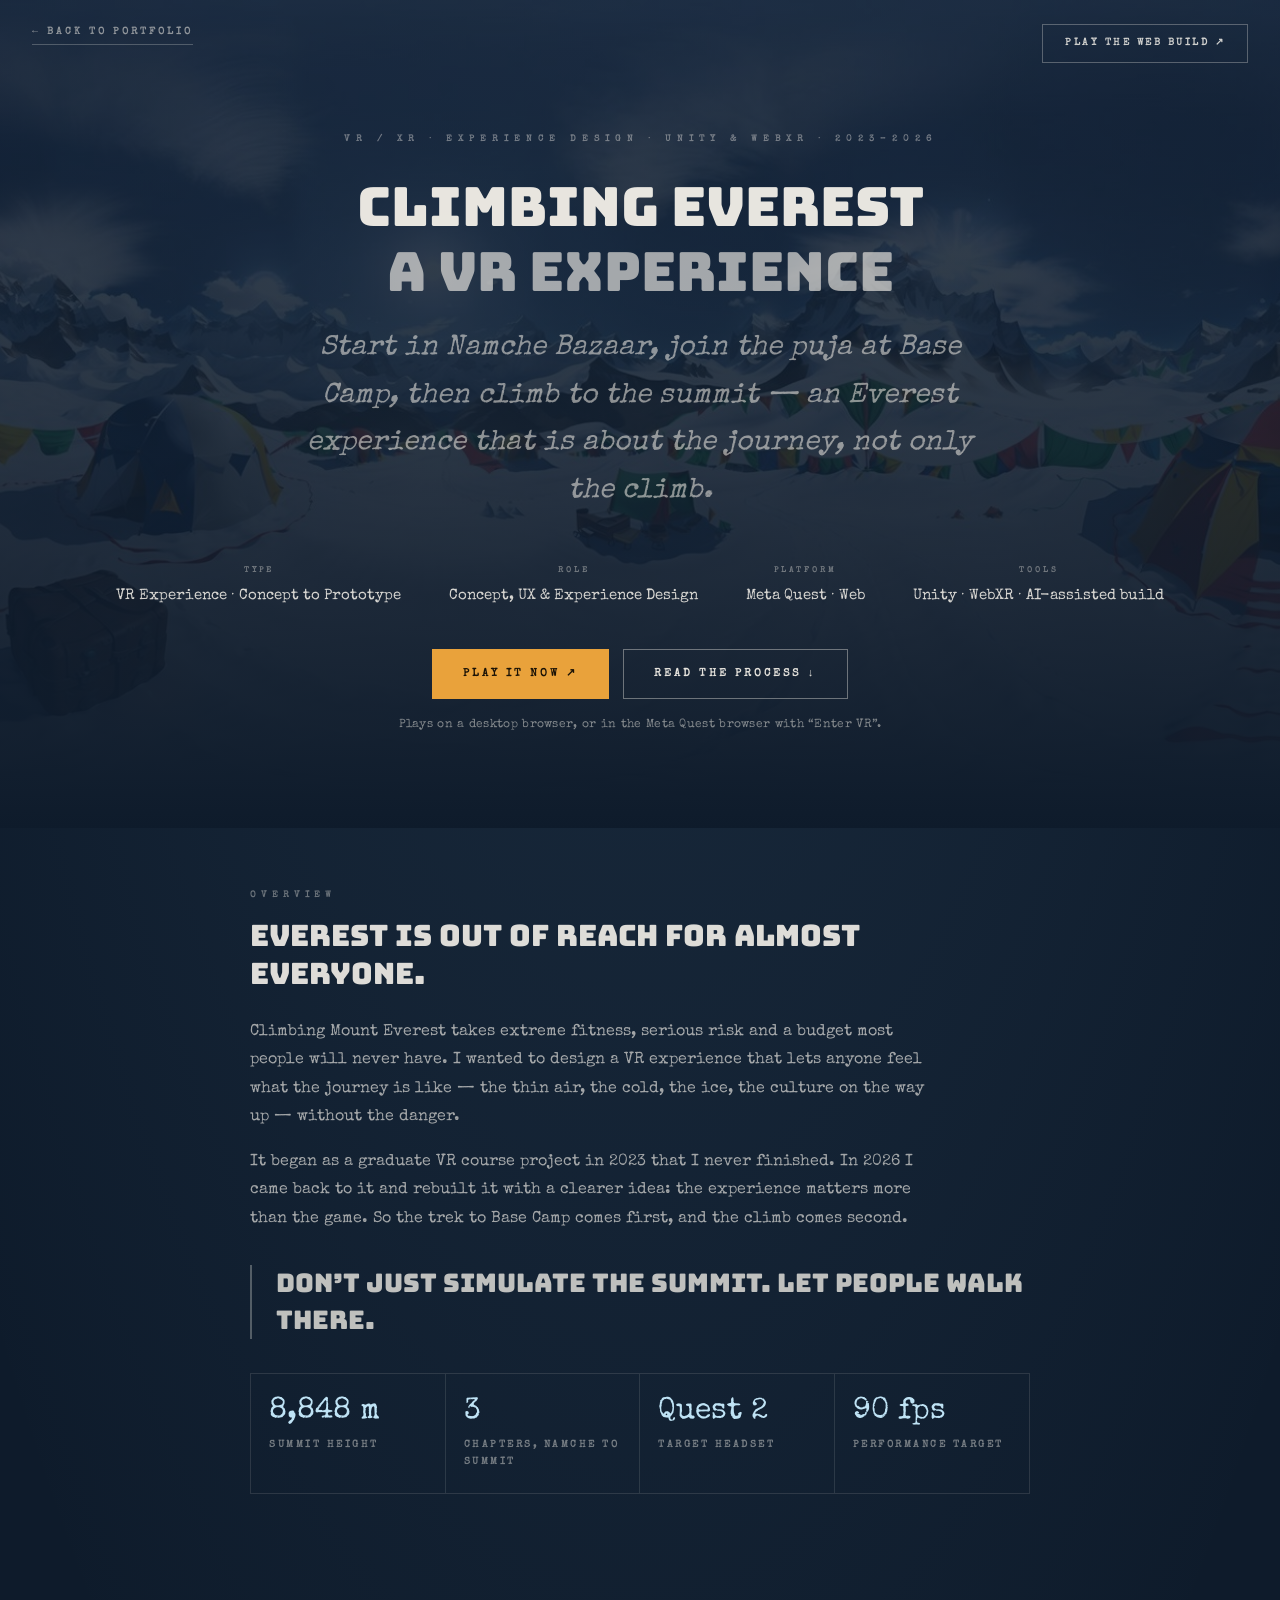
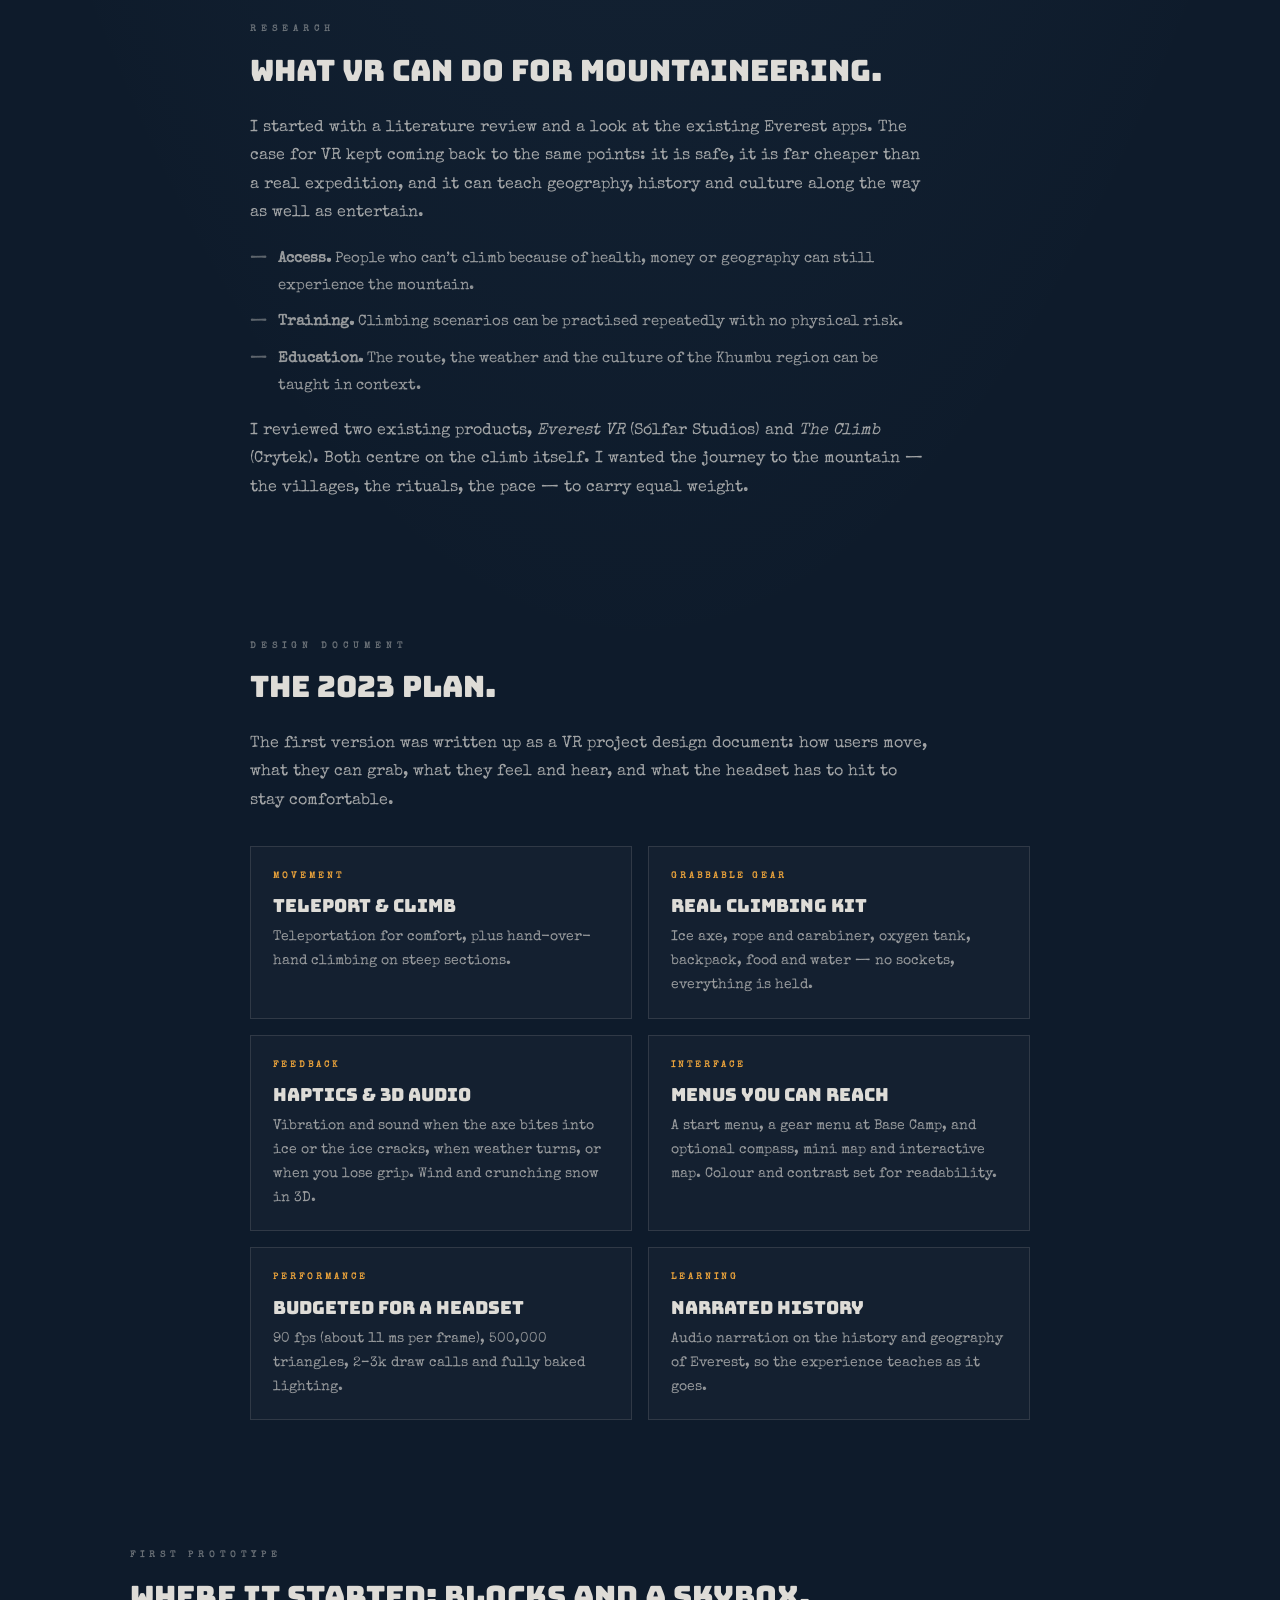
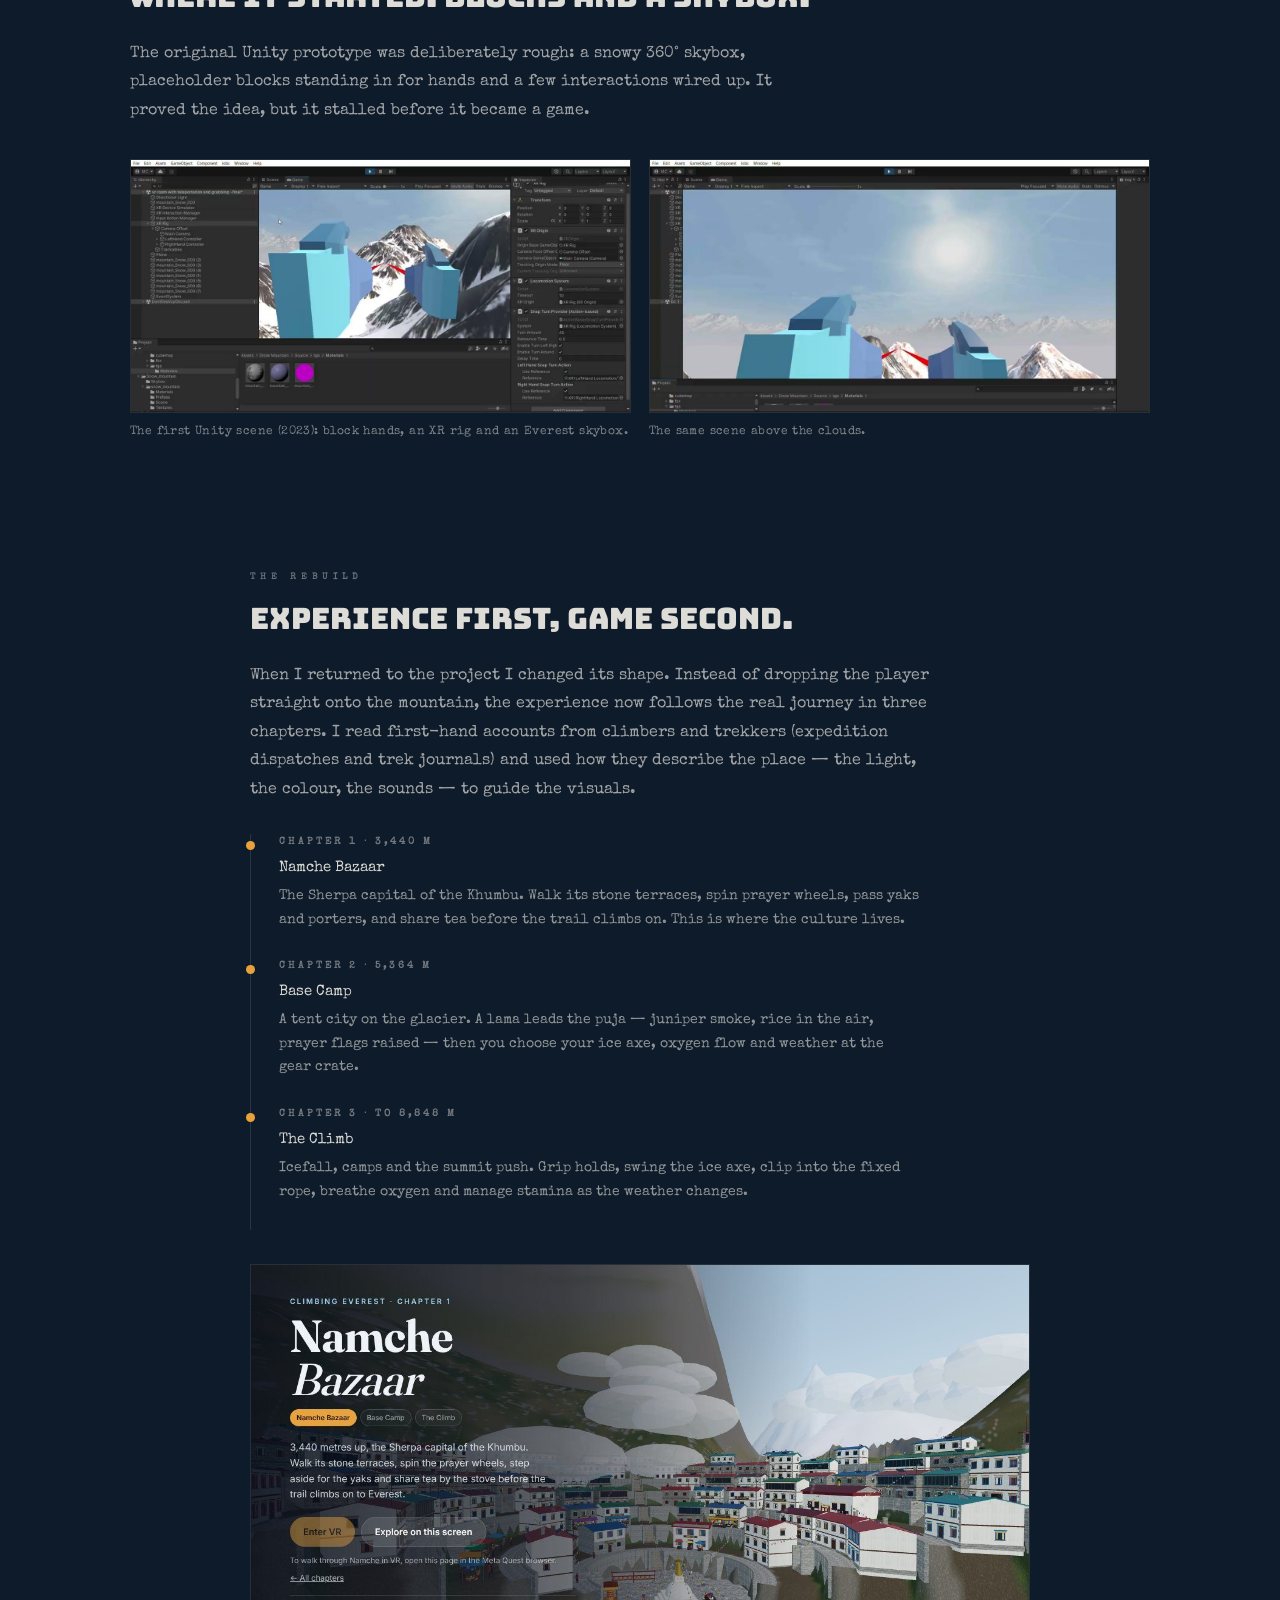
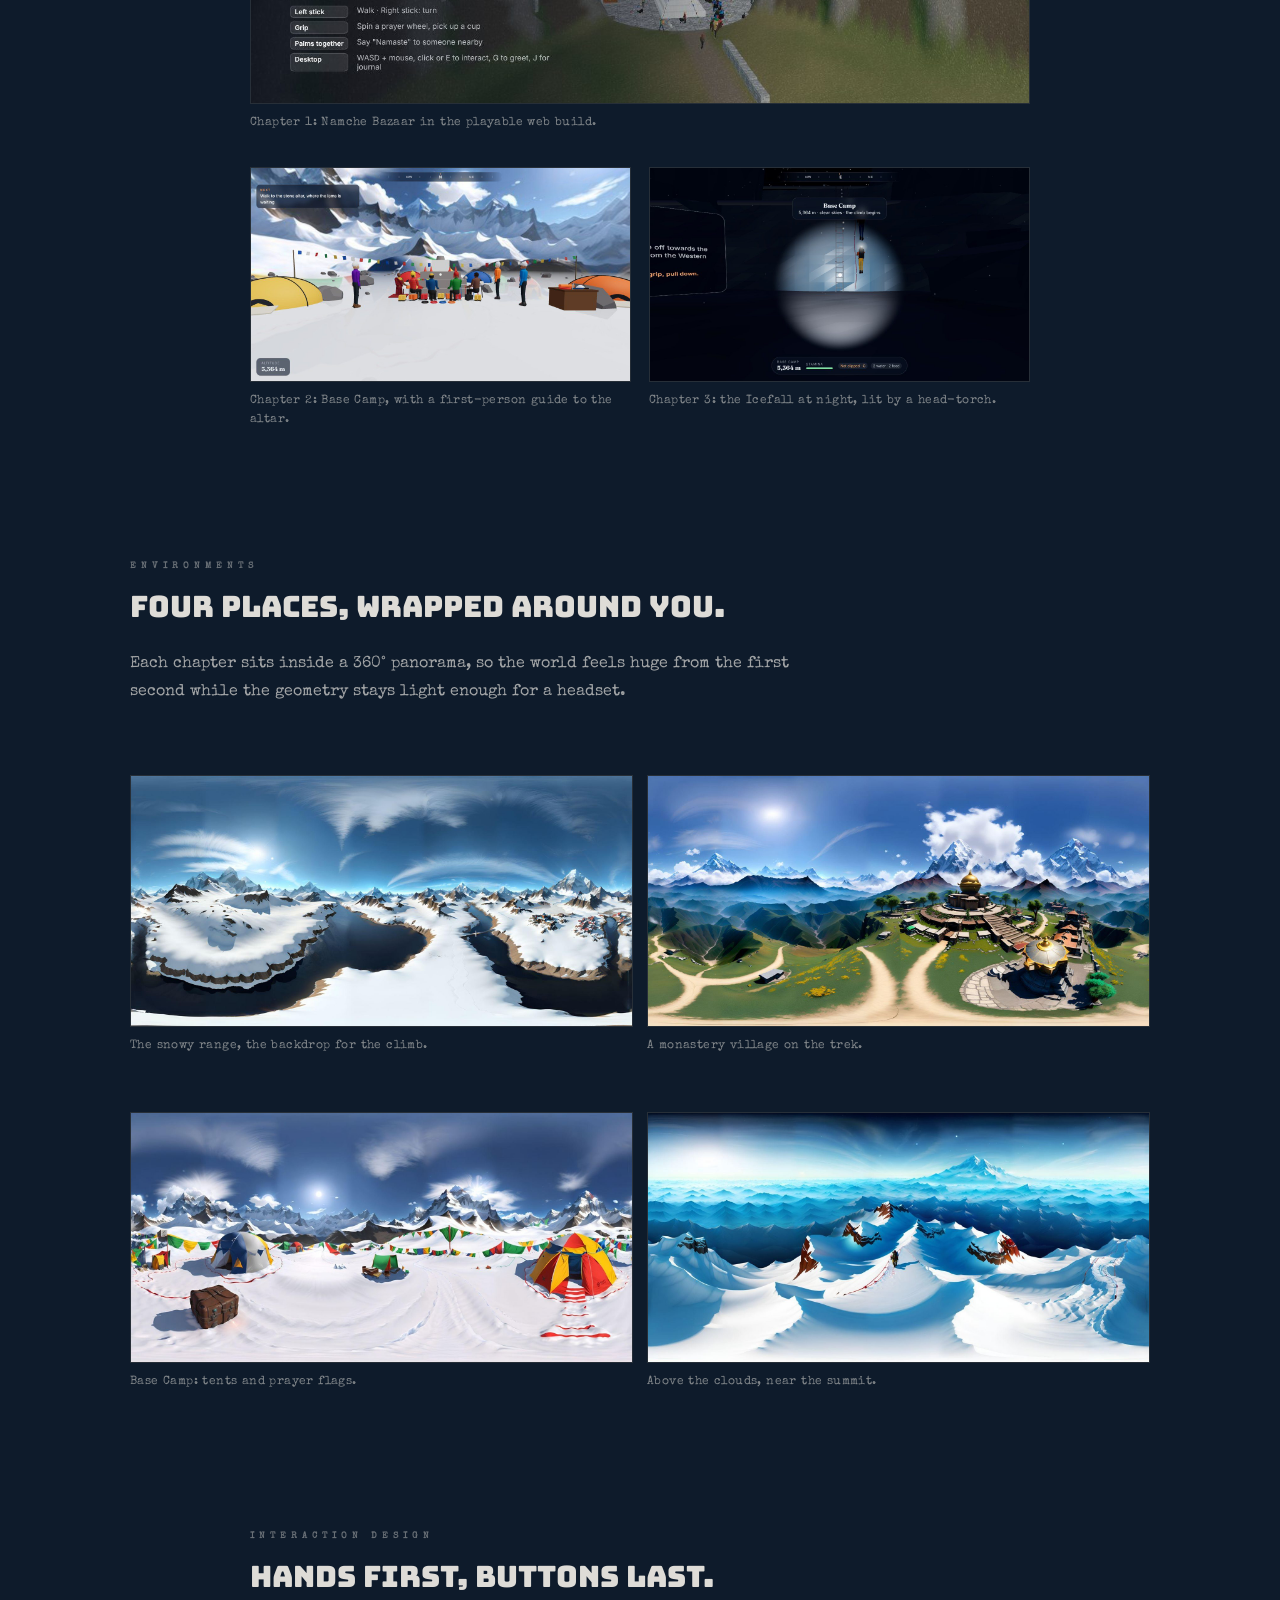
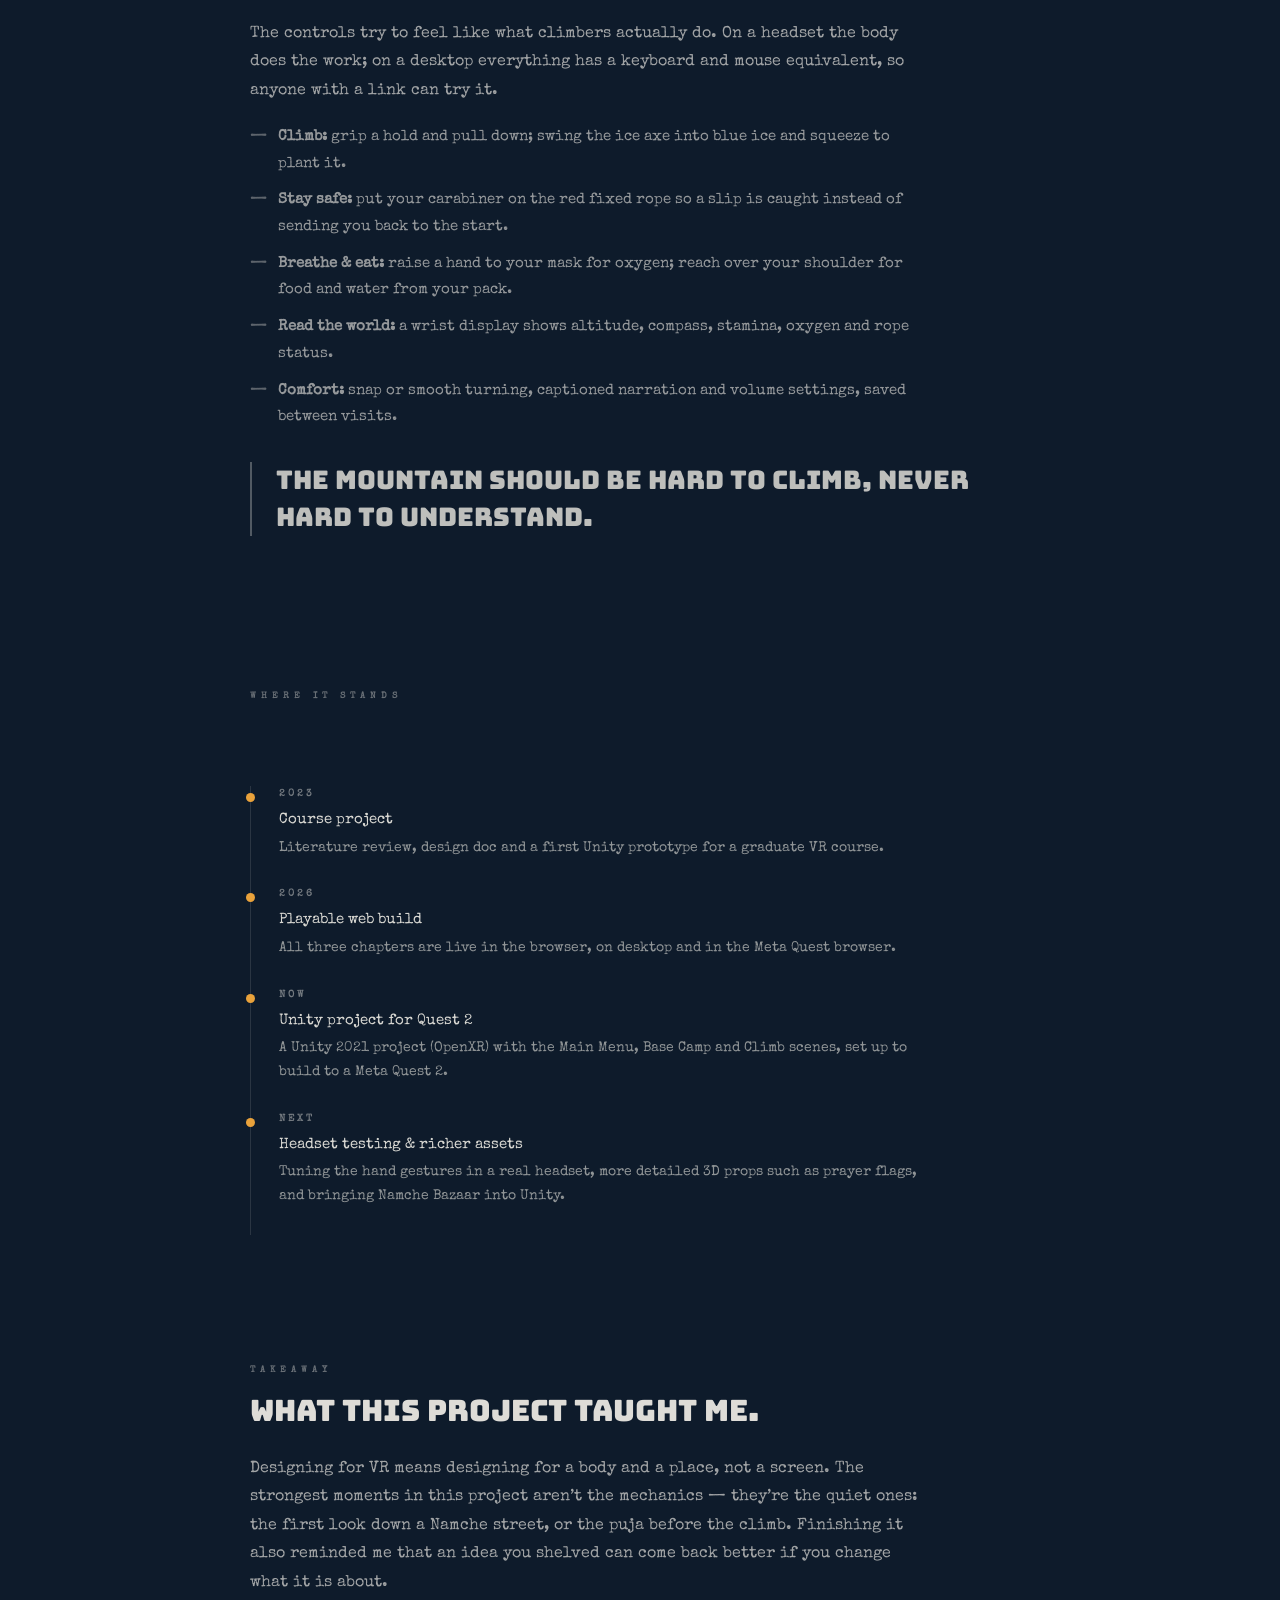
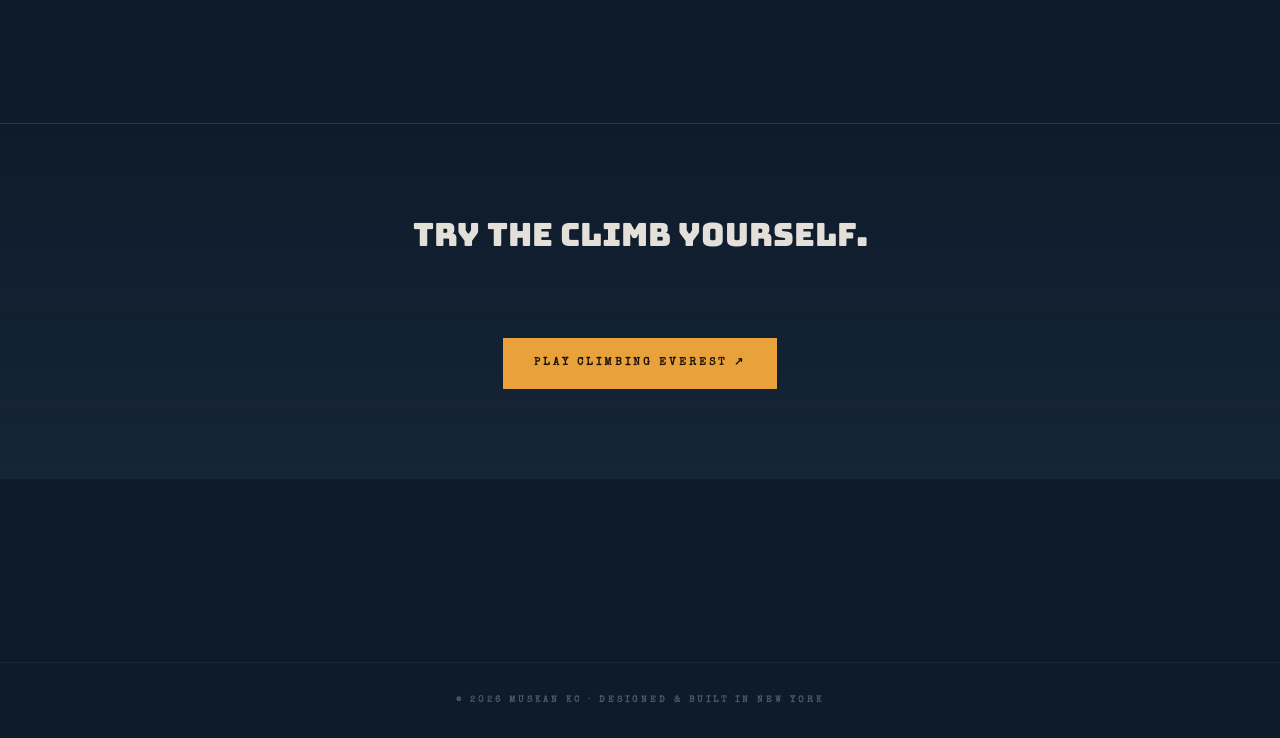
==== climbing-everest.html @ fbde413c "Add Climbing Everest VR case study Co-Authored-By: Claude Sonnet 5.5 <noreply@anthropic.com> Claude-" ====
<!DOCTYPE html>
<html lang="en">
<head>
<meta charset="UTF-8">
<meta name="viewport" content="width=device-width, initial-scale=1.0">
<title>Climbing Everest — A VR Experience · Muskan KC</title>
<meta name="description" content="Climbing Everest: a VR experience that starts in Namche Bazaar and ends at the summit. Research, design doc, Unity prototype and a playable web build for Meta Quest and desktop.">

<link rel="preconnect" href="https://fonts.googleapis.com">
<link href="https://fonts.googleapis.com/css2?family=Fraunces:ital,opsz,wght@0,9..144,300..900;1,9..144,300..900&display=swap" rel="stylesheet">
<link href="https://api.fontshare.com/v2/css?f[]=cabinet-grotesk@400,500,700,800&display=swap" rel="stylesheet">

<style>
*,*::before,*::after { margin:0; padding:0; box-sizing:border-box }
html { scroll-behavior:smooth }
body {
  background-color: #0e1b2b;
  color: #f0ede6;
  font-family: 'Cabinet Grotesk', sans-serif;
  font-size: 16px; line-height:1.7;
  overflow-x: hidden;
  min-height: 100vh;
}
a { color:inherit; text-decoration:none }
em { font-style:italic; color:rgba(240,237,230,.65); font-weight:300 }

.nav-back {
  position:fixed; top:24px; left:32px; z-index:100;
  font-family:'Cabinet Grotesk',sans-serif;
  font-size:10px; font-weight:700;
  letter-spacing:3px; text-transform:uppercase;
  color:rgba(240,237,230,.55);
  border-bottom:1px solid rgba(240,237,230,.25);
  padding-bottom:3px;
  transition:color .2s, border-color .2s;
}
.nav-back:hover { color:rgba(240,237,230,.95); border-color:rgba(240,237,230,.7) }

.nav-visit {
  position:fixed; top:24px; right:32px; z-index:100;
  font-family:'Cabinet Grotesk',sans-serif;
  font-size:10px; font-weight:700;
  letter-spacing:2.5px; text-transform:uppercase;
  color:rgba(240,237,230,.85);
  border:1.5px solid rgba(240,237,230,.3);
  padding:10px 22px;
  transition:all .2s;
}
.nav-visit:hover { border-color:rgba(240,237,230,.7); background:rgba(240,237,230,.06) }

.hero {
  min-height:90vh;
  display:flex; flex-direction:column;
  align-items:center; justify-content:center;
  padding:120px 40px 80px; text-align:center;
}
.hero-eyebrow {
  font-family:'Cabinet Grotesk',sans-serif;
  font-size:9px; font-weight:700;
  letter-spacing:6px; text-transform:uppercase;
  color:rgba(240,237,230,.42); margin-bottom:26px;
}
.hero-title {
  font-family:'Fraunces',serif;
  font-size:clamp(48px,7.5vw,108px);
  font-weight:800; font-style:italic;
  color:rgba(240,237,230,.96); line-height:.97;
  letter-spacing:-3px;
  font-variation-settings:'opsz' 108,'WONK' 1;
  margin:0; max-width:900px;
}
.hero-sub {
  font-family:'Fraunces',serif;
  font-size:clamp(18px,2.2vw,28px);
  font-weight:300; font-style:italic;
  color:rgba(240,237,230,.55);
  margin-top:20px; max-width:680px;
  font-variation-settings:'opsz' 28;
}
.hero-meta {
  margin-top:48px;
  display:flex; gap:48px; flex-wrap:wrap; justify-content:center;
}
.hero-meta > div { display:flex; flex-direction:column; gap:6px }
.hero-meta-l {
  font-family:'Cabinet Grotesk',sans-serif;
  font-size:8px; font-weight:700;
  letter-spacing:3px; text-transform:uppercase;
  color:rgba(240,237,230,.4);
}
.hero-meta-v {
  font-family:'Fraunces',serif;
  font-size:15px; font-weight:500;
  color:rgba(240,237,230,.88);
  font-variation-settings:'opsz' 15;
}

section.cs { padding:60px 40px; max-width:860px; margin:0 auto }
.cs-eyebrow {
  font-family:'Cabinet Grotesk',sans-serif;
  font-size:9px; font-weight:700;
  letter-spacing:5px; text-transform:uppercase;
  color:rgba(240,237,230,.4); margin-bottom:14px;
}
.cs-h {
  font-family:'Fraunces',serif;
  font-size:clamp(28px,4vw,48px);
  font-weight:800; font-style:italic;
  color:rgba(240,237,230,.92);
  line-height:1.05; letter-spacing:-1.5px;
  margin:0 0 24px;
  font-variation-settings:'opsz' 48,'WONK' 1;
}
.cs-p {
  font-family:'Cabinet Grotesk',sans-serif;
  font-size:16px; line-height:1.78;
  color:rgba(240,237,230,.65);
  margin:0 0 16px; max-width:680px;
}
.cs-pull {
  font-family:'Fraunces',serif;
  font-size:clamp(20px,2.4vw,28px);
  font-weight:300; font-style:italic;
  color:rgba(240,237,230,.78);
  line-height:1.4; letter-spacing:-.5px;
  margin:32px 0;
  padding-left:24px;
  border-left:2px solid rgba(240,237,230,.3);
  font-variation-settings:'opsz' 28;
}
.cs-list {
  list-style:none; padding-left:0;
  margin:18px 0; max-width:680px;
}
.cs-list li {
  font-family:'Cabinet Grotesk',sans-serif;
  font-size:15px; line-height:1.78;
  color:rgba(240,237,230,.6);
  padding-left:28px; position:relative;
  margin-bottom:10px;
}
.cs-list li::before {
  content:'—'; position:absolute; left:0;
  color:rgba(240,237,230,.35); font-weight:700;
}

.steps { display:flex; flex-direction:column; gap:32px; margin-top:32px }
.step {
  display:grid; grid-template-columns:60px 1fr; gap:24px;
  padding-bottom:28px;
  border-bottom:1px solid rgba(240,237,230,.08);
}
.step:last-child { border-bottom:none; padding-bottom:0 }
.step-n {
  font-family:'Fraunces',serif;
  font-size:32px; font-weight:900;
  color:rgba(240,237,230,.16);
  line-height:1;
  font-variation-settings:'opsz' 32;
}
.step-t {
  font-family:'Fraunces',serif;
  font-size:20px; font-weight:700; font-style:italic;
  color:rgba(240,237,230,.9);
  margin:0 0 10px;
  font-variation-settings:'opsz' 20;
}
.step-d {
  font-family:'Cabinet Grotesk',sans-serif;
  font-size:14px; line-height:1.72;
  color:rgba(240,237,230,.6);
}

.tags { display:flex; flex-wrap:wrap; gap:8px; margin-top:24px }
.tag {
  font-family:'Cabinet Grotesk',sans-serif;
  font-size:9px; font-weight:700;
  letter-spacing:2px; text-transform:uppercase;
  border:1px solid rgba(240,237,230,.18);
  padding:6px 14px; color:rgba(240,237,230,.6);
}

.cta-section {
  padding:100px 40px;
  text-align:center;
  border-top:1px solid rgba(240,237,230,.08);
  margin-top:60px;
}
.cta-h {
  font-family:'Fraunces',serif;
  font-size:clamp(32px,4.5vw,56px);
  font-weight:800; font-style:italic;
  color:rgba(240,237,230,.94);
  line-height:1.05; letter-spacing:-1.5px;
  margin:0 0 30px;
  font-variation-settings:'opsz' 56,'WONK' 1;
}
.cta-btn {
  display:inline-flex; align-items:center; gap:12px;
  font-family:'Cabinet Grotesk',sans-serif;
  font-size:11px; font-weight:700;
  letter-spacing:3px; text-transform:uppercase;
  color:rgba(240,237,230,.95);
  border:1.5px solid rgba(240,237,230,.4);
  padding:16px 34px;
  transition:all .25s;
}
.cta-btn:hover { border-color:rgba(240,237,230,.85); background:rgba(240,237,230,.08) }

footer.cs-footer {
  padding:30px 40px; text-align:center;
  font-family:'Cabinet Grotesk',sans-serif;
  font-size:9px; font-weight:700;
  letter-spacing:3px; text-transform:uppercase;
  color:rgba(240,237,230,.3);
  border-top:1px solid rgba(240,237,230,.06);
}

@media (max-width:760px) {
  .nav-back { top:18px; left:18px; font-size:9px; letter-spacing:1.5px }
  .nav-visit { top:18px; right:18px; padding:8px 12px; font-size:8.5px; letter-spacing:1.2px }
}
@media (max-width:420px) {
  .nav-visit { top:54px; right:auto; left:18px }
  .hero { padding:100px 24px 60px }
  section.cs { padding:50px 24px }
  .hero-meta { gap:28px }
  .step { grid-template-columns:50px 1fr; gap:16px }
}

.project-nav {
  display:grid;
  grid-template-columns:1fr auto 1fr;
  align-items:center;
  gap:32px;
  padding:48px 40px 80px;
  max-width:1100px;
  margin:0 auto;
  border-top:1px solid rgba(240,237,230,.08);
}
.pn-link {
  display:flex; align-items:center; gap:18px;
  text-decoration:none;
  transition:opacity .2s;
}
.pn-prev { justify-content:flex-start }
.pn-next { justify-content:flex-end }
.pn-link:hover { opacity:.7 }
.pn-link:hover .pn-arrow { transform:translateX(0) }
.pn-prev:hover .pn-arrow { transform:translateX(-6px) }
.pn-next:hover .pn-arrow { transform:translateX(6px) }
.pn-arrow {
  font-family:'Fraunces',serif;
  font-size:32px; font-weight:200;
  color:rgba(240,237,230,.45);
  transition:transform .25s cubic-bezier(.22,.61,.36,1);
  font-variation-settings:'opsz' 32;
}
.pn-link > span:not(.pn-arrow) {
  display:flex; flex-direction:column; gap:4px;
}
.pn-prev > span:not(.pn-arrow) { text-align:left }
.pn-next > span:not(.pn-arrow) { text-align:right }
.pn-l {
  font-family:'Cabinet Grotesk',sans-serif;
  font-size:8px; font-weight:700;
  letter-spacing:3px; text-transform:uppercase;
  color:rgba(240,237,230,.38);
}
.pn-n {
  font-family:'Fraunces',serif;
  font-size:16px; font-weight:500;
  font-style:italic;
  color:rgba(240,237,230,.88);
  font-variation-settings:'opsz' 16;
}
.pn-home {
  font-family:'Cabinet Grotesk',sans-serif;
  font-size:9px; font-weight:700;
  letter-spacing:3px; text-transform:uppercase;
  color:rgba(240,237,230,.5);
  text-decoration:none;
  border:1px solid rgba(240,237,230,.2);
  padding:10px 22px;
  transition:all .2s;
  white-space:nowrap;
}
.pn-home:hover {
  color:rgba(240,237,230,.95);
  border-color:rgba(240,237,230,.55);
  background:rgba(240,237,230,.04);
}
.pn-empty { width:1px; height:1px }
@media (max-width:760px) {
  .project-nav {
    grid-template-columns:1fr;
    gap:18px; padding:40px 24px 60px;
    text-align:center;
  }
  .pn-link { justify-content:center }
  .pn-home { order:3 }
}

/* ═══ Climbing Everest — page-specific ═══ */
:root{--ev-ice:#bfe3f5;--ev-flag:#e9a23b;--ev-line:rgba(240,237,230,.12)}
body{background-image:radial-gradient(120% 60% at 50% -10%,rgba(120,170,210,.16),transparent 60%)}
.hero.ev-hero{position:relative;isolation:isolate;overflow:hidden;min-height:92vh}
.ev-hero::before{content:'';position:absolute;inset:0;z-index:-2;background:url('everest/pano-basecamp.jpg') center 55%/cover no-repeat;opacity:.38}
.ev-hero::after{content:'';position:absolute;inset:0;z-index:-1;background:linear-gradient(180deg,rgba(14,27,43,.55) 0%,rgba(14,27,43,.72) 55%,#0e1b2b 100%)}
.ev-actions{display:flex;gap:14px;flex-wrap:wrap;justify-content:center;margin-top:40px}
.ev-btn{display:inline-flex;align-items:center;gap:10px;font-size:11px;font-weight:700;letter-spacing:3px;text-transform:uppercase;padding:15px 30px;border:1.5px solid rgba(240,237,230,.4);color:rgba(240,237,230,.95);transition:all .25s}
.ev-btn:hover{border-color:rgba(240,237,230,.85);background:rgba(240,237,230,.08)}
.ev-btn.solid{background:var(--ev-flag);border-color:var(--ev-flag);color:#1a1206}
.ev-btn.solid:hover{background:#f3b54f;border-color:#f3b54f}
.ev-note{font-size:12px;letter-spacing:.3px;color:rgba(240,237,230,.5);margin-top:16px;max-width:520px}
section.cs.wide{max-width:1100px}
.ev-fig{margin:34px 0 8px}
.ev-fig img{display:block;width:100%;height:auto;border:1px solid var(--ev-line);background:#0a1420}
.ev-fig figcaption{font-size:12px;line-height:1.6;letter-spacing:.4px;color:rgba(240,237,230,.5);margin-top:10px;max-width:680px}
.ev-grid{display:grid;grid-template-columns:1fr 1fr;gap:18px;margin:34px 0 8px}
.ev-grid .ev-fig{margin:0}
.ev-pano{display:grid;grid-template-columns:repeat(2,1fr);gap:14px;margin:34px 0 8px}
.ev-pano figure img{aspect-ratio:2/1;object-fit:cover}
.ev-stats{display:grid;grid-template-columns:repeat(4,1fr);gap:0;margin:34px 0 8px;border:1px solid var(--ev-line)}
.ev-stats>div{padding:22px 18px;border-right:1px solid var(--ev-line)}
.ev-stats>div:last-child{border-right:none}
.ev-stats .n{font-size:clamp(20px,2.6vw,30px);color:var(--ev-ice);line-height:1.1}
.ev-stats .l{font-size:10px;font-weight:700;letter-spacing:2.5px;text-transform:uppercase;color:rgba(240,237,230,.45);margin-top:8px}
.ev-cards{display:grid;grid-template-columns:repeat(2,1fr);gap:16px;margin:30px 0 8px}
.ev-card{border:1px solid var(--ev-line);padding:22px 22px 20px;background:rgba(255,255,255,.025)}
.ev-card .k{font-size:9px;font-weight:700;letter-spacing:3px;text-transform:uppercase;color:var(--ev-flag);margin-bottom:10px}
.ev-card h4{margin:0 0 8px;color:rgba(240,237,230,.92)}
.ev-card p{font-size:14px;line-height:1.7;color:rgba(240,237,230,.6);margin:0}
.ev-time{list-style:none;margin:30px 0 8px;padding:0;border-left:1px solid var(--ev-line)}
.ev-time li{position:relative;padding:0 0 26px 28px}
.ev-time li::before{content:'';position:absolute;left:-5px;top:7px;width:9px;height:9px;border-radius:50%;background:var(--ev-flag)}
.ev-time .y{font-size:10px;font-weight:700;letter-spacing:3px;text-transform:uppercase;color:rgba(240,237,230,.45)}
.ev-time .t{font-size:15px;color:rgba(240,237,230,.9);margin:4px 0 4px}
.ev-time .d{font-size:14px;line-height:1.7;color:rgba(240,237,230,.58);max-width:640px}
.ev-play{padding:90px 40px;text-align:center;border-top:1px solid rgba(240,237,230,.08);margin-top:50px;background:linear-gradient(180deg,transparent,rgba(120,170,210,.07))}
.ev-play .cta-h{margin-bottom:14px}
.ev-play .cs-p{margin:0 auto 6px;text-align:center}
@media (max-width:760px){
  .ev-grid,.ev-pano,.ev-cards{grid-template-columns:1fr}
  .ev-stats{grid-template-columns:1fr 1fr}
  .ev-stats>div:nth-child(2){border-right:none}
  .ev-stats>div:nth-child(-n+2){border-bottom:1px solid var(--ev-line)}
}
@media (max-width:420px){
  .ev-hero{min-height:auto}
  .ev-play{padding:64px 24px}
  .ev-actions{flex-direction:column;align-items:stretch;width:100%}
  .ev-btn{justify-content:center}
}


/* ═══ case-motion — shared smooth reveal (same feel as the Studio 57 developer case study) ═══ */
html{scroll-behavior:auto !important}
@keyframes cm-in{from{opacity:0;transform:translate3d(0,18px,0)}}
.hero>*{animation:cm-in 1s cubic-bezier(.22,.61,.36,1) both;animation-delay:calc(var(--i,0) * 110ms + 100ms)}
.cm-rv{opacity:0;transform:translate3d(0,28px,0);transition:opacity .95s cubic-bezier(.22,.61,.36,1),transform 1.05s cubic-bezier(.22,.61,.36,1);transition-delay:calc(var(--i,0) * 90ms);will-change:opacity,transform}
.cm-rv.cm-in{opacity:1;transform:none}
@media (prefers-reduced-motion:reduce){.cm-rv{opacity:1;transform:none;transition:none}.hero>*{animation:none}}
</style>
<link href="https://fonts.googleapis.com/css2?family=Bungee&family=Special+Elite&display=swap" rel="stylesheet"><style id="case-fonts">
/* ═══ case-fonts — same type as the home screen: Bungee headlines, Special Elite text ═══ */
body,body *{font-family:'Special Elite',monospace !important}
h1,h2,h3,h4,.cs-h,.hero-title,.cta-h,.cs-pull,.bs-n,.num,.pname,.cs-num,.fc-title,.step-t,.pn-n{font-family:'Bungee',cursive !important;font-style:normal !important;font-weight:400 !important;letter-spacing:0 !important;overflow-wrap:break-word}
h1 *,h2 *,h3 *,h4 *,.hero-title *,.cs-h *,.cta-h *,.cs-pull *{font-family:'Bungee',cursive !important;font-style:normal !important;font-weight:400 !important;letter-spacing:0 !important}
h1,.hero-title{font-size:clamp(26px,4.4vw,54px) !important;line-height:1.22 !important}
h2,.cs-h,.step h2{font-size:clamp(19px,2.3vw,30px) !important;line-height:1.3 !important}
h3,.cta-h,.cs-outro h3{font-size:clamp(18px,2.6vw,32px) !important;line-height:1.3 !important}
h4,.step-t,.pname{font-size:clamp(14px,1.5vw,18px) !important;line-height:1.35 !important}
.cs-pull{font-size:clamp(17px,2vw,26px) !important;line-height:1.45 !important}
.bs-n{font-size:clamp(44px,7vw,100px) !important}
.num{font-size:clamp(20px,2.4vw,30px) !important}
@media (max-width:600px){
  h1,.hero-title{font-size:clamp(22px,7vw,32px) !important}
  h2,.cs-h,.step h2{font-size:clamp(17px,5vw,23px) !important}
  h3,.cta-h,.cs-outro h3{font-size:clamp(17px,5.4vw,24px) !important}
  .cs-pull{font-size:clamp(15px,4.4vw,19px) !important}
  .bs-n{font-size:clamp(38px,12vw,60px) !important}
  .num{font-size:clamp(18px,5.6vw,24px) !important}
  p,li,td,th,figcaption{font-size:max(12.5px,1em)}
  .nav-back,.nav-visit{position:absolute !important;background:rgba(0,0,0,.6) !important;-webkit-backdrop-filter:blur(8px);backdrop-filter:blur(8px)}
}
</style></head>
<body>

<a href="/" class="nav-back">&larr; Back to portfolio</a>
<a href="https://everest-vr-climb.netlify.app/" target="_blank" rel="noopener" class="nav-visit">Play the web build &#8599;</a>

<section class="hero ev-hero">
  <div class="hero-eyebrow">VR / XR &middot; Experience Design &middot; Unity &amp; WebXR &middot; 2023&ndash;2026</div>
  <h1 class="hero-title">Climbing Everest<br><em>A VR Experience</em></h1>
  <div class="hero-sub">Start in Namche Bazaar, join the puja at Base Camp, then climb to the summit &mdash; an Everest experience that is about the journey, not only the climb.</div>
  <div class="hero-meta">
    <div><div class="hero-meta-l">Type</div><div class="hero-meta-v">VR Experience &middot; Concept to Prototype</div></div>
    <div><div class="hero-meta-l">Role</div><div class="hero-meta-v">Concept, UX &amp; Experience Design</div></div>
    <div><div class="hero-meta-l">Platform</div><div class="hero-meta-v">Meta Quest &middot; Web</div></div>
    <div><div class="hero-meta-l">Tools</div><div class="hero-meta-v">Unity &middot; WebXR &middot; AI-assisted build</div></div>
  </div>
  <div class="ev-actions">
    <a class="ev-btn solid" href="https://everest-vr-climb.netlify.app/" target="_blank" rel="noopener">Play it now &#8599;</a>
    <a class="ev-btn" href="#process">Read the process &darr;</a>
  </div>
  <p class="ev-note">Plays on a desktop browser, or in the Meta Quest browser with &ldquo;Enter VR&rdquo;.</p>
</section>

<section class="cs">
  <div class="cs-eyebrow">Overview</div>
  <h2 class="cs-h">Everest is out of reach for almost everyone.</h2>
  <p class="cs-p">Climbing Mount Everest takes extreme fitness, serious risk and a budget most people will never have. I wanted to design a VR experience that lets anyone feel what the journey is like &mdash; the thin air, the cold, the ice, the culture on the way up &mdash; without the danger.</p>
  <p class="cs-p">It began as a graduate VR course project in 2023 that I never finished. In 2026 I came back to it and rebuilt it with a clearer idea: the experience matters more than the game. So the trek to Base Camp comes first, and the climb comes second.</p>
  <div class="cs-pull">Don&rsquo;t just simulate the summit. Let people walk there.</div>
  <div class="ev-stats">
    <div><div class="n">8,848 m</div><div class="l">Summit height</div></div>
    <div><div class="n">3</div><div class="l">Chapters, Namche to summit</div></div>
    <div><div class="n">Quest 2</div><div class="l">Target headset</div></div>
    <div><div class="n">90 fps</div><div class="l">Performance target</div></div>
  </div>
</section>

<section class="cs" id="process">
  <div class="cs-eyebrow">Research</div>
  <h2 class="cs-h">What VR can do for mountaineering.</h2>
  <p class="cs-p">I started with a literature review and a look at the existing Everest apps. The case for VR kept coming back to the same points: it is safe, it is far cheaper than a real expedition, and it can teach geography, history and culture along the way as well as entertain.</p>
  <ul class="cs-list">
    <li><strong>Access.</strong> People who can&rsquo;t climb because of health, money or geography can still experience the mountain.</li>
    <li><strong>Training.</strong> Climbing scenarios can be practised repeatedly with no physical risk.</li>
    <li><strong>Education.</strong> The route, the weather and the culture of the Khumbu region can be taught in context.</li>
  </ul>
  <p class="cs-p">I reviewed two existing products, <em>Everest VR</em> (S&oacute;lfar Studios) and <em>The Climb</em> (Crytek). Both centre on the climb itself. I wanted the journey to the mountain &mdash; the villages, the rituals, the pace &mdash; to carry equal weight.</p>
</section>

<section class="cs">
  <div class="cs-eyebrow">Design Document</div>
  <h2 class="cs-h">The 2023 plan.</h2>
  <p class="cs-p">The first version was written up as a VR project design document: how users move, what they can grab, what they feel and hear, and what the headset has to hit to stay comfortable.</p>
  <div class="ev-cards">
    <div class="ev-card"><div class="k">Movement</div><h4>Teleport &amp; climb</h4><p>Teleportation for comfort, plus hand-over-hand climbing on steep sections.</p></div>
    <div class="ev-card"><div class="k">Grabbable gear</div><h4>Real climbing kit</h4><p>Ice axe, rope and carabiner, oxygen tank, backpack, food and water &mdash; no sockets, everything is held.</p></div>
    <div class="ev-card"><div class="k">Feedback</div><h4>Haptics &amp; 3D audio</h4><p>Vibration and sound when the axe bites into ice or the ice cracks, when weather turns, or when you lose grip. Wind and crunching snow in 3D.</p></div>
    <div class="ev-card"><div class="k">Interface</div><h4>Menus you can reach</h4><p>A start menu, a gear menu at Base Camp, and optional compass, mini map and interactive map. Colour and contrast set for readability.</p></div>
    <div class="ev-card"><div class="k">Performance</div><h4>Budgeted for a headset</h4><p>90 fps (about 11 ms per frame), 500,000 triangles, 2&ndash;3k draw calls and fully baked lighting.</p></div>
    <div class="ev-card"><div class="k">Learning</div><h4>Narrated history</h4><p>Audio narration on the history and geography of Everest, so the experience teaches as it goes.</p></div>
  </div>
</section>

<section class="cs wide">
  <div class="cs-eyebrow">First Prototype</div>
  <h2 class="cs-h">Where it started: blocks and a skybox.</h2>
  <p class="cs-p">The original Unity prototype was deliberately rough: a snowy 360&deg; skybox, placeholder blocks standing in for hands and a few interactions wired up. It proved the idea, but it stalled before it became a game.</p>
  <div class="ev-grid">
    <figure class="ev-fig"><img src="everest/unity-proto-1.jpg" alt="Unity editor showing the first Climbing Everest VR prototype with block hands and a snowy skybox" loading="lazy"><figcaption>The first Unity scene (2023): block hands, an XR rig and an Everest skybox.</figcaption></figure>
    <figure class="ev-fig"><img src="everest/unity-proto-2.jpg" alt="Second view of the Unity prototype above the clouds" loading="lazy"><figcaption>The same scene above the clouds.</figcaption></figure>
  </div>
</section>

<section class="cs">
  <div class="cs-eyebrow">The Rebuild</div>
  <h2 class="cs-h">Experience first, game second.</h2>
  <p class="cs-p">When I returned to the project I changed its shape. Instead of dropping the player straight onto the mountain, the experience now follows the real journey in three chapters. I read first-hand accounts from climbers and trekkers (expedition dispatches and trek journals) and used how they describe the place &mdash; the light, the colour, the sounds &mdash; to guide the visuals.</p>
  <ul class="ev-time">
    <li><div class="y">Chapter 1 &middot; 3,440 m</div><div class="t">Namche Bazaar</div><div class="d">The Sherpa capital of the Khumbu. Walk its stone terraces, spin prayer wheels, pass yaks and porters, and share tea before the trail climbs on. This is where the culture lives.</div></li>
    <li><div class="y">Chapter 2 &middot; 5,364 m</div><div class="t">Base Camp</div><div class="d">A tent city on the glacier. A lama leads the puja &mdash; juniper smoke, rice in the air, prayer flags raised &mdash; then you choose your ice axe, oxygen flow and weather at the gear crate.</div></li>
    <li><div class="y">Chapter 3 &middot; to 8,848 m</div><div class="t">The Climb</div><div class="d">Icefall, camps and the summit push. Grip holds, swing the ice axe, clip into the fixed rope, breathe oxygen and manage stamina as the weather changes.</div></li>
  </ul>
  <figure class="ev-fig"><img src="everest/web-namche.jpg" alt="Namche Bazaar in the web build: stone houses on terraces around a white stupa, with snow peaks behind" loading="lazy"><figcaption>Chapter 1: Namche Bazaar in the playable web build.</figcaption></figure>
  <div class="ev-grid">
    <figure class="ev-fig"><img src="everest/web-basecamp.jpg" alt="Base Camp in-game with tents, prayer flags and a lama at the puja altar" loading="lazy"><figcaption>Chapter 2: Base Camp, with a first-person guide to the altar.</figcaption></figure>
    <figure class="ev-fig"><img src="everest/web-climb.jpg" alt="Night climb on a ladder in the Khumbu Icefall with a head-torch beam and a heads-up altitude display" loading="lazy"><figcaption>Chapter 3: the Icefall at night, lit by a head-torch.</figcaption></figure>
  </div>
</section>

<section class="cs wide">
  <div class="cs-eyebrow">Environments</div>
  <h2 class="cs-h">Four places, wrapped around you.</h2>
  <p class="cs-p">Each chapter sits inside a 360&deg; panorama, so the world feels huge from the first second while the geometry stays light enough for a headset.</p>
  <div class="ev-pano">
    <figure class="ev-fig"><img src="everest/pano-range.jpg" alt="360 degree panorama of a snowy mountain range" loading="lazy"><figcaption>The snowy range, the backdrop for the climb.</figcaption></figure>
    <figure class="ev-fig"><img src="everest/pano-village.jpg" alt="360 degree panorama of a mountain monastery village" loading="lazy"><figcaption>A monastery village on the trek.</figcaption></figure>
    <figure class="ev-fig"><img src="everest/pano-basecamp.jpg" alt="360 degree panorama of Base Camp with tents and prayer flags" loading="lazy"><figcaption>Base Camp: tents and prayer flags.</figcaption></figure>
    <figure class="ev-fig"><img src="everest/pano-summit.jpg" alt="360 degree panorama above the clouds near the summit" loading="lazy"><figcaption>Above the clouds, near the summit.</figcaption></figure>
  </div>
</section>

<section class="cs">
  <div class="cs-eyebrow">Interaction Design</div>
  <h2 class="cs-h">Hands first, buttons last.</h2>
  <p class="cs-p">The controls try to feel like what climbers actually do. On a headset the body does the work; on a desktop everything has a keyboard and mouse equivalent, so anyone with a link can try it.</p>
  <ul class="cs-list">
    <li><strong>Climb:</strong> grip a hold and pull down; swing the ice axe into blue ice and squeeze to plant it.</li>
    <li><strong>Stay safe:</strong> put your carabiner on the red fixed rope so a slip is caught instead of sending you back to the start.</li>
    <li><strong>Breathe &amp; eat:</strong> raise a hand to your mask for oxygen; reach over your shoulder for food and water from your pack.</li>
    <li><strong>Read the world:</strong> a wrist display shows altitude, compass, stamina, oxygen and rope status.</li>
    <li><strong>Comfort:</strong> snap or smooth turning, captioned narration and volume settings, saved between visits.</li>
  </ul>
  <div class="cs-pull">The mountain should be hard to climb, never hard to understand.</div>
</section>

<section class="cs">
  <div class="cs-eyebrow">Where It Stands</div>
  <h2 class="cs-h">Playable today, headset-ready next.</h2>
  <ul class="ev-time">
    <li><div class="y">2023</div><div class="t">Course project</div><div class="d">Literature review, design doc and a first Unity prototype for a graduate VR course.</div></li>
    <li><div class="y">2026</div><div class="t">Playable web build</div><div class="d">All three chapters are live in the browser, on desktop and in the Meta Quest browser.</div></li>
    <li><div class="y">Now</div><div class="t">Unity project for Quest 2</div><div class="d">A Unity 2021 project (OpenXR) with the Main Menu, Base Camp and Climb scenes, set up to build to a Meta Quest 2.</div></li>
    <li><div class="y">Next</div><div class="t">Headset testing &amp; richer assets</div><div class="d">Tuning the hand gestures in a real headset, more detailed 3D props such as prayer flags, and bringing Namche Bazaar into Unity.</div></li>
  </ul>
</section>

<section class="cs">
  <div class="cs-eyebrow">Takeaway</div>
  <h2 class="cs-h">What this project taught me.</h2>
  <p class="cs-p">Designing for VR means designing for a body and a place, not a screen. The strongest moments in this project aren&rsquo;t the mechanics &mdash; they&rsquo;re the quiet ones: the first look down a Namche street, or the puja before the climb. Finishing it also reminded me that an idea you shelved can come back better if you change what it is about.</p>
</section>

<section class="ev-play">
  <h2 class="cta-h">Try the climb yourself.</h2>
  <p class="cs-p">Open it on a computer, or in the Meta Quest browser and press &ldquo;Enter VR&rdquo;.</p>
  <div class="ev-actions"><a class="ev-btn solid" href="https://everest-vr-climb.netlify.app/" target="_blank" rel="noopener">Play Climbing Everest &#8599;</a></div>
</section>

<!-- Project navigation -->
<section class="project-nav">
  <a href="piano-vr.html" class="pn-link pn-prev"><span class="pn-arrow">&larr;</span><span><span class="pn-l">Previous Project</span><span class="pn-n">Piano VR App</span></span></a>
  <a href="/" class="pn-home">All Work</a>
  <a href="vr-accessibility.html" class="pn-link pn-next"><span><span class="pn-l">Next Project</span><span class="pn-n">VR Accessibility</span></span><span class="pn-arrow">&rarr;</span></a>
</section>

<footer class="cs-footer">
  &copy; 2026 Muskan KC &middot; Designed &amp; built in New York
</footer>
<script>
(function(){
  [].forEach.call(document.querySelectorAll('.hero>*'), function(el, i){ el.style.setProperty('--i', i); });
  if(!('IntersectionObserver' in window)) return;
  var els = [].slice.call(document.querySelectorAll('.step,.cs-h,.cs-p,.cs-pull,.cs-list,.tcg-card,.ba-col,.changed-item,.blend-video,.cta-section>*,.project-nav,.flyer-slot,.wall-section .cs-num')).filter(function(el){ return !el.closest('.cm-rv') || el.classList.contains('cm-rv'); });
  var io = new IntersectionObserver(function(es){ es.forEach(function(e){ if(e.isIntersecting){ e.target.classList.add('cm-in'); io.unobserve(e.target); } }); }, { threshold:.1, rootMargin:'0px 0px -6% 0px' });
  var last = null, n = 0;
  els.forEach(function(el){ if(el.parentNode !== last){ last = el.parentNode; n = 0; } el.classList.add('cm-rv'); el.style.setProperty('--i', Math.min(n++, 4)); io.observe(el); });
})();
</script>
</body>
</html>
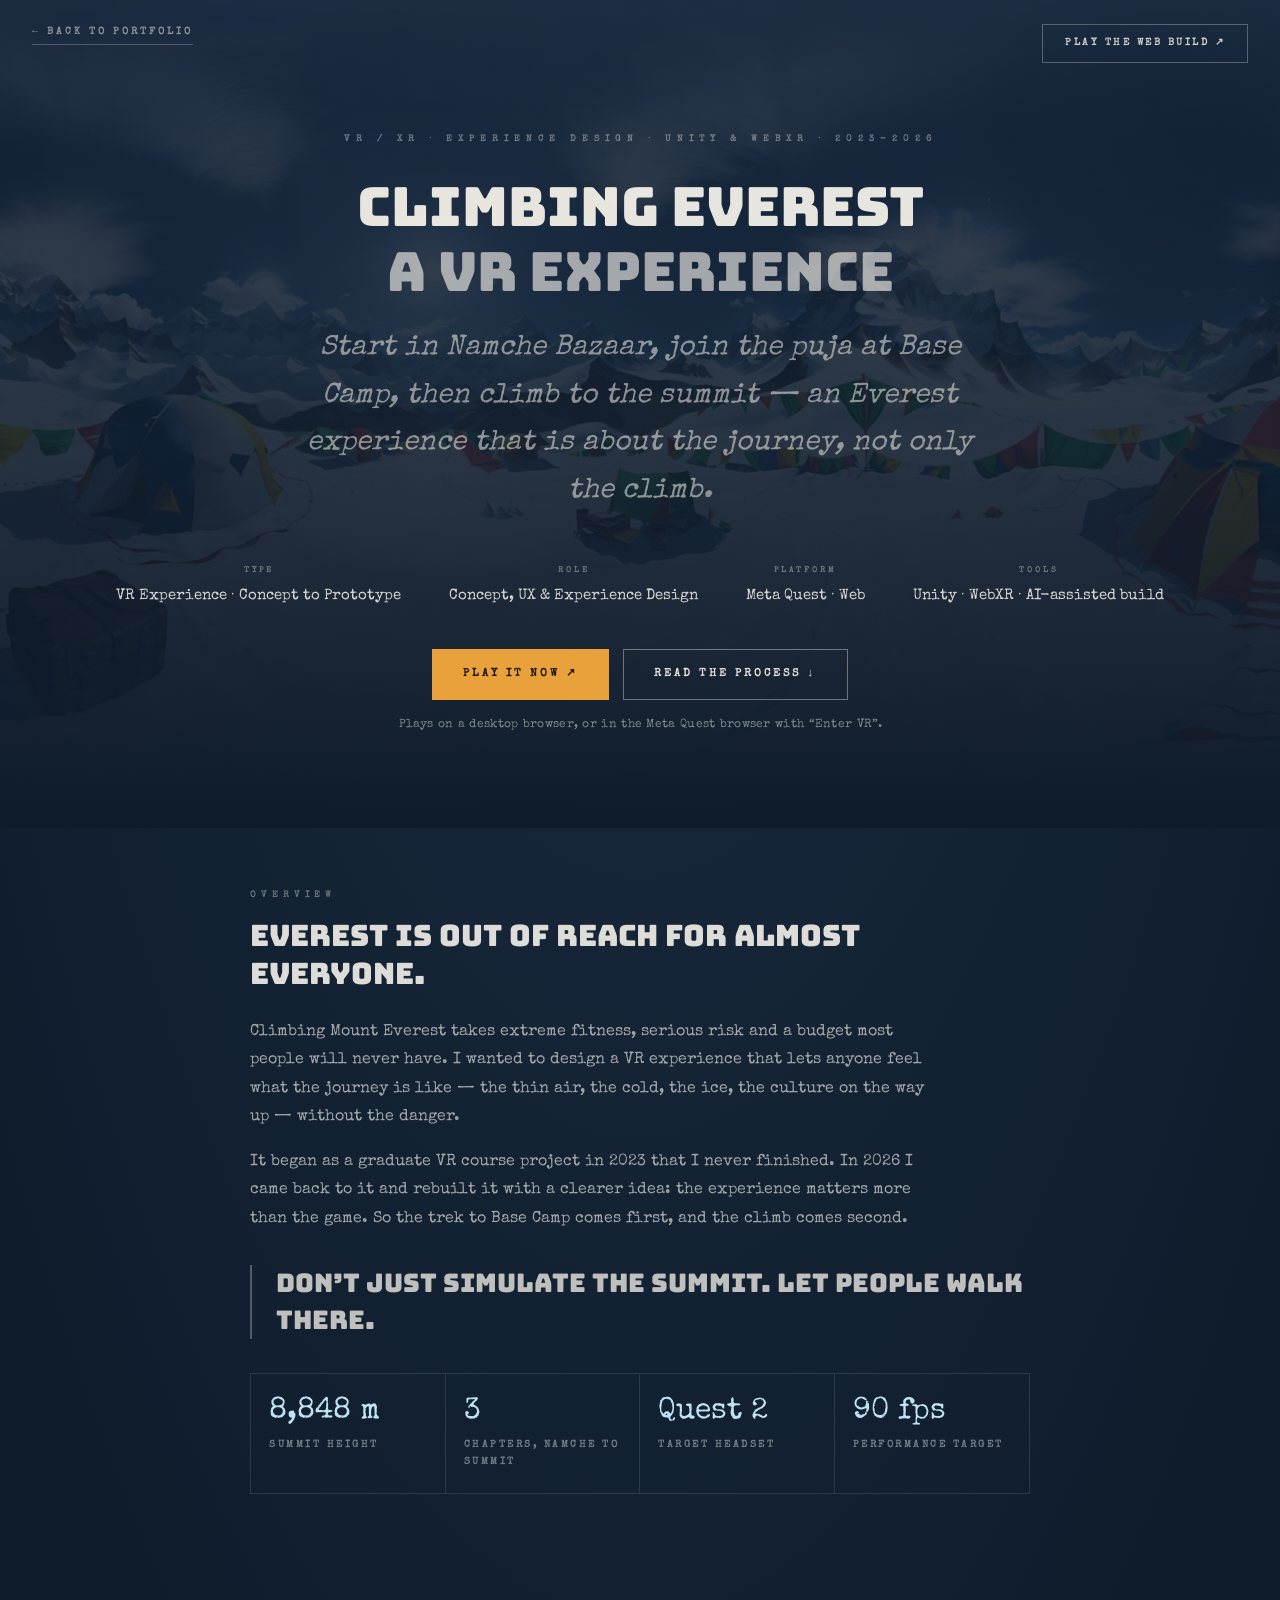
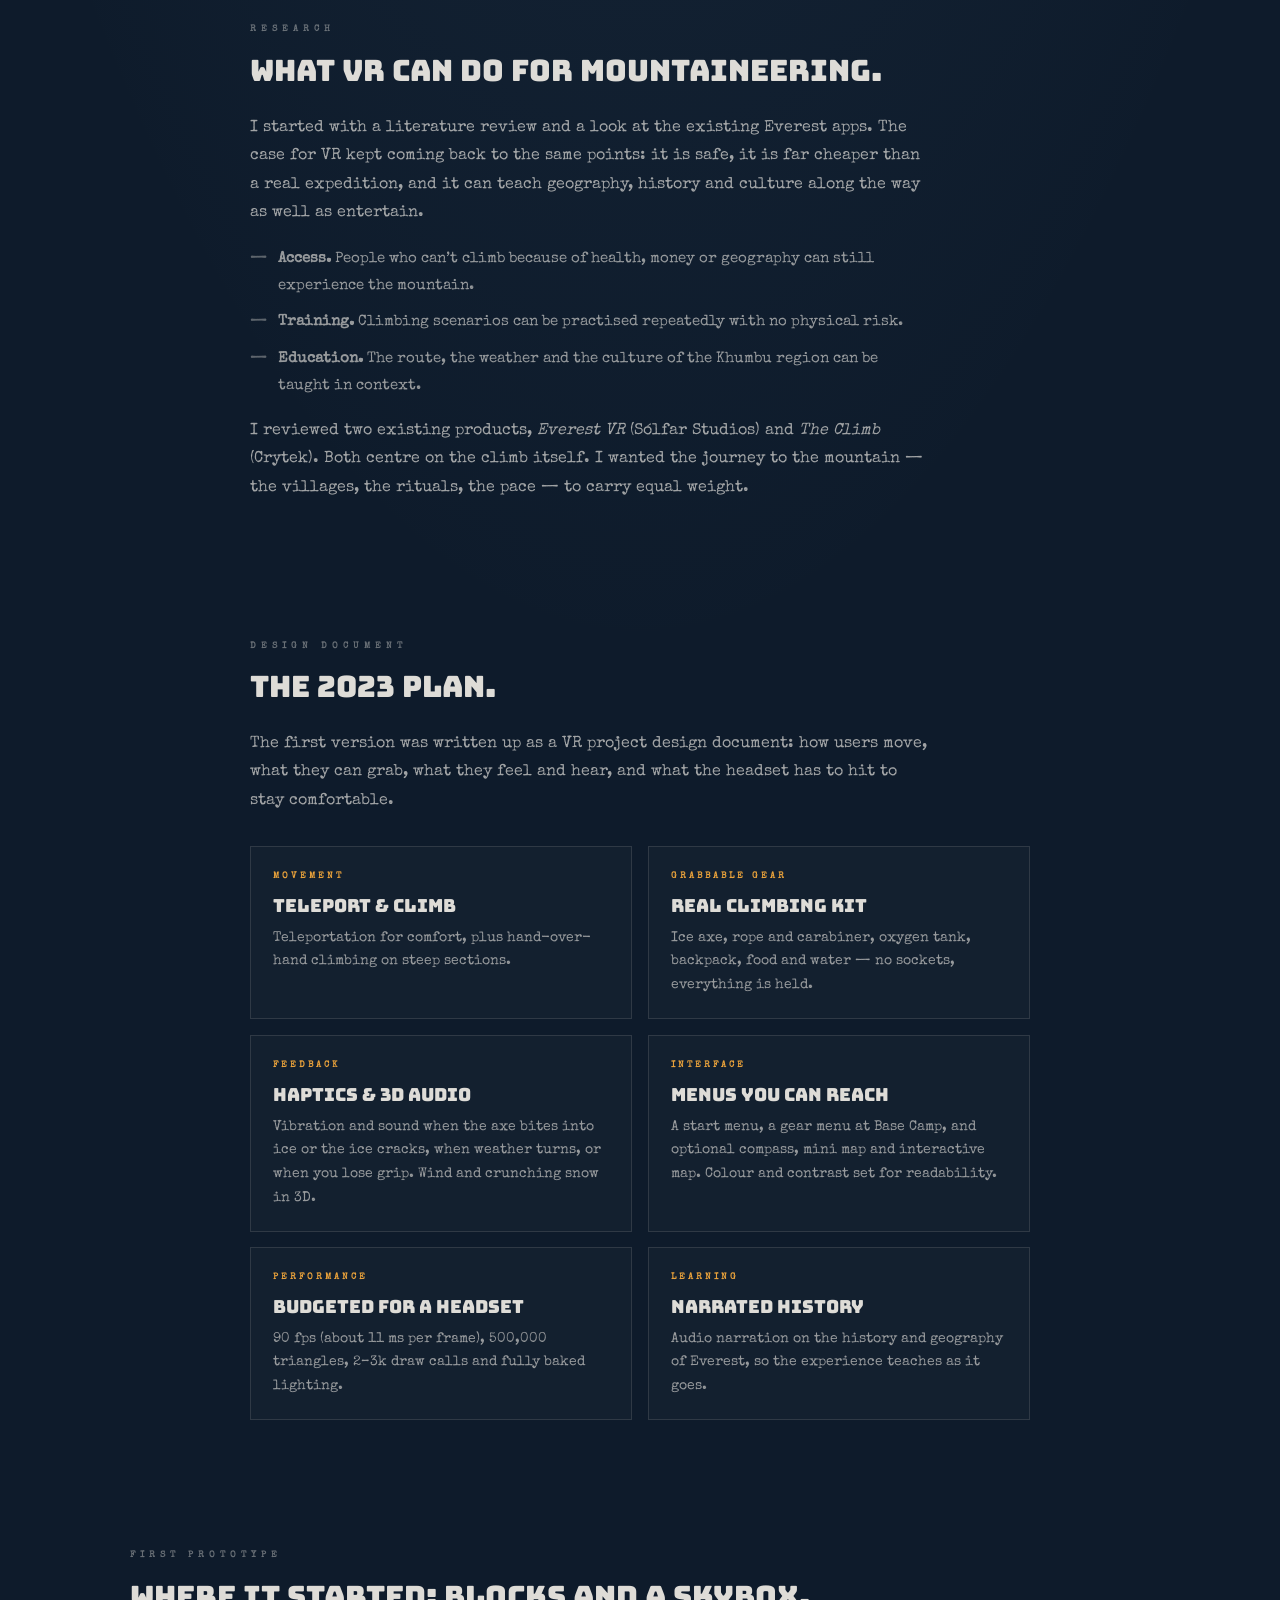
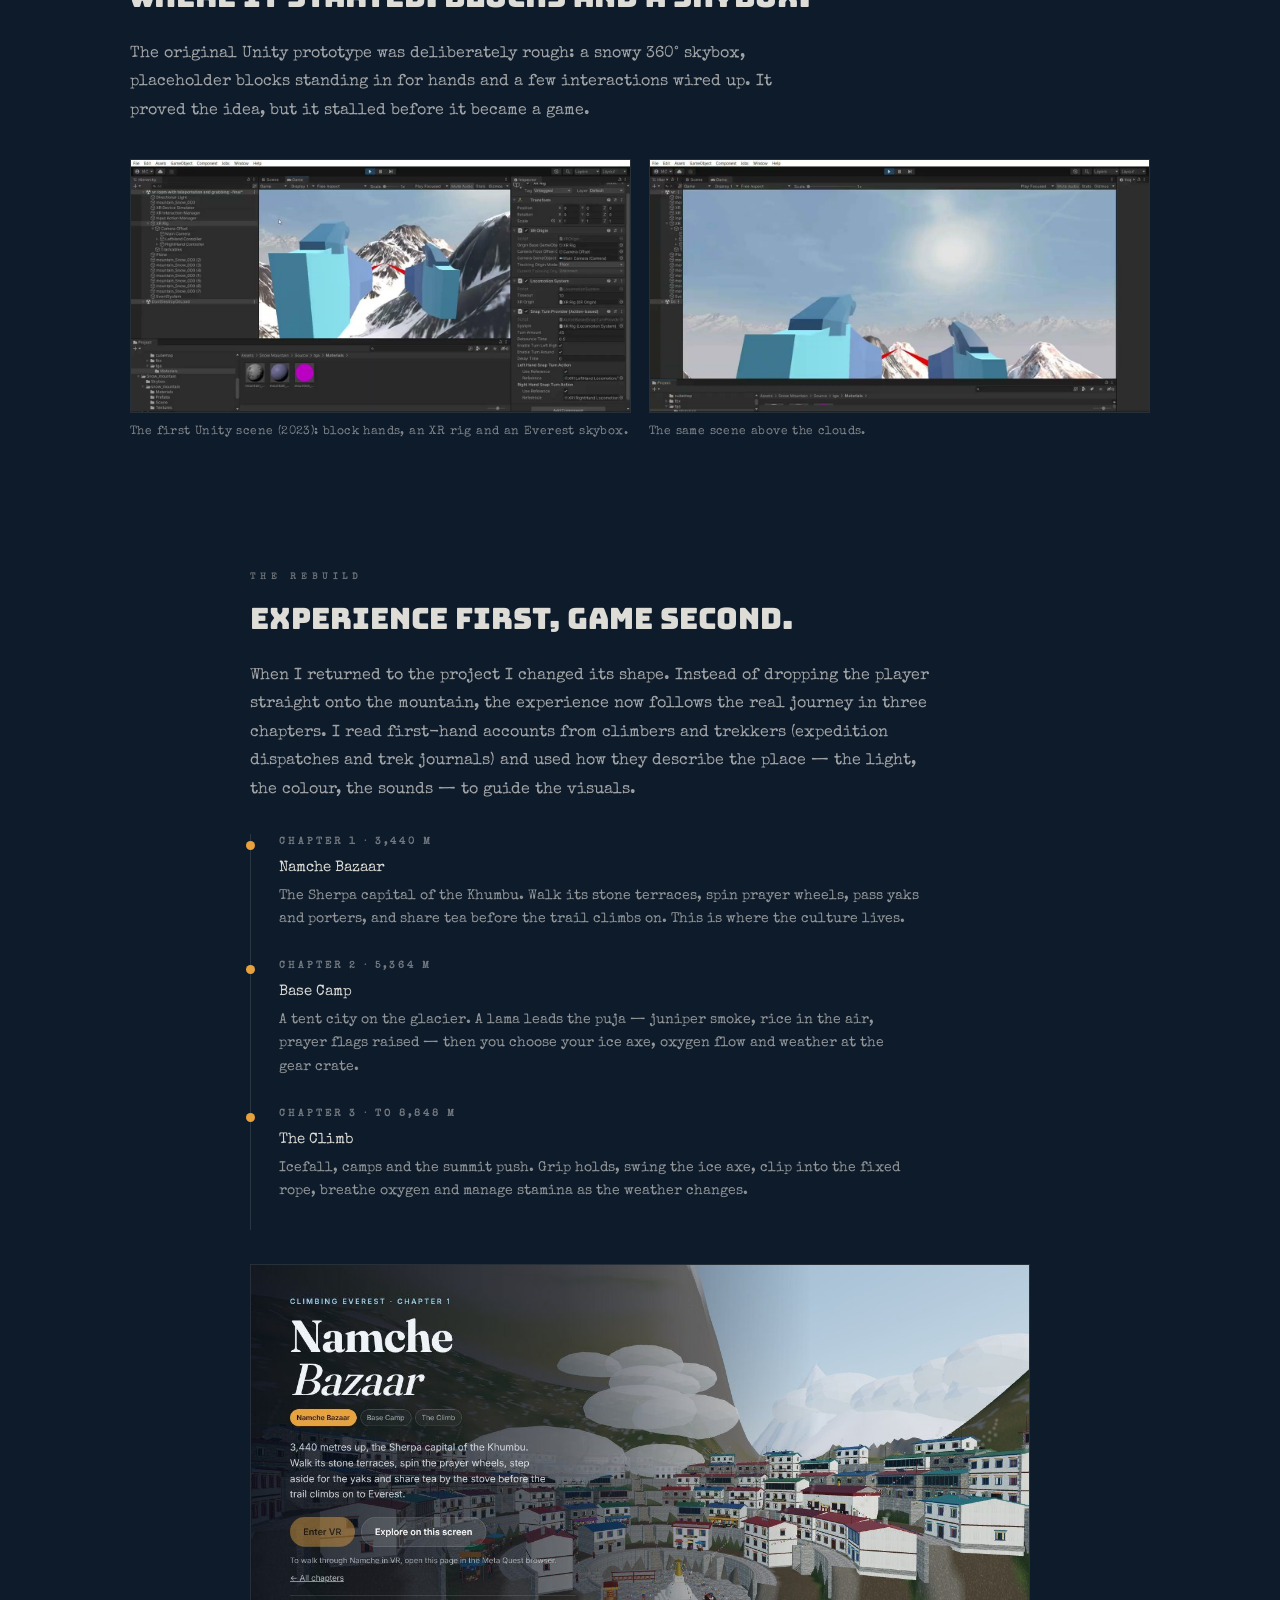
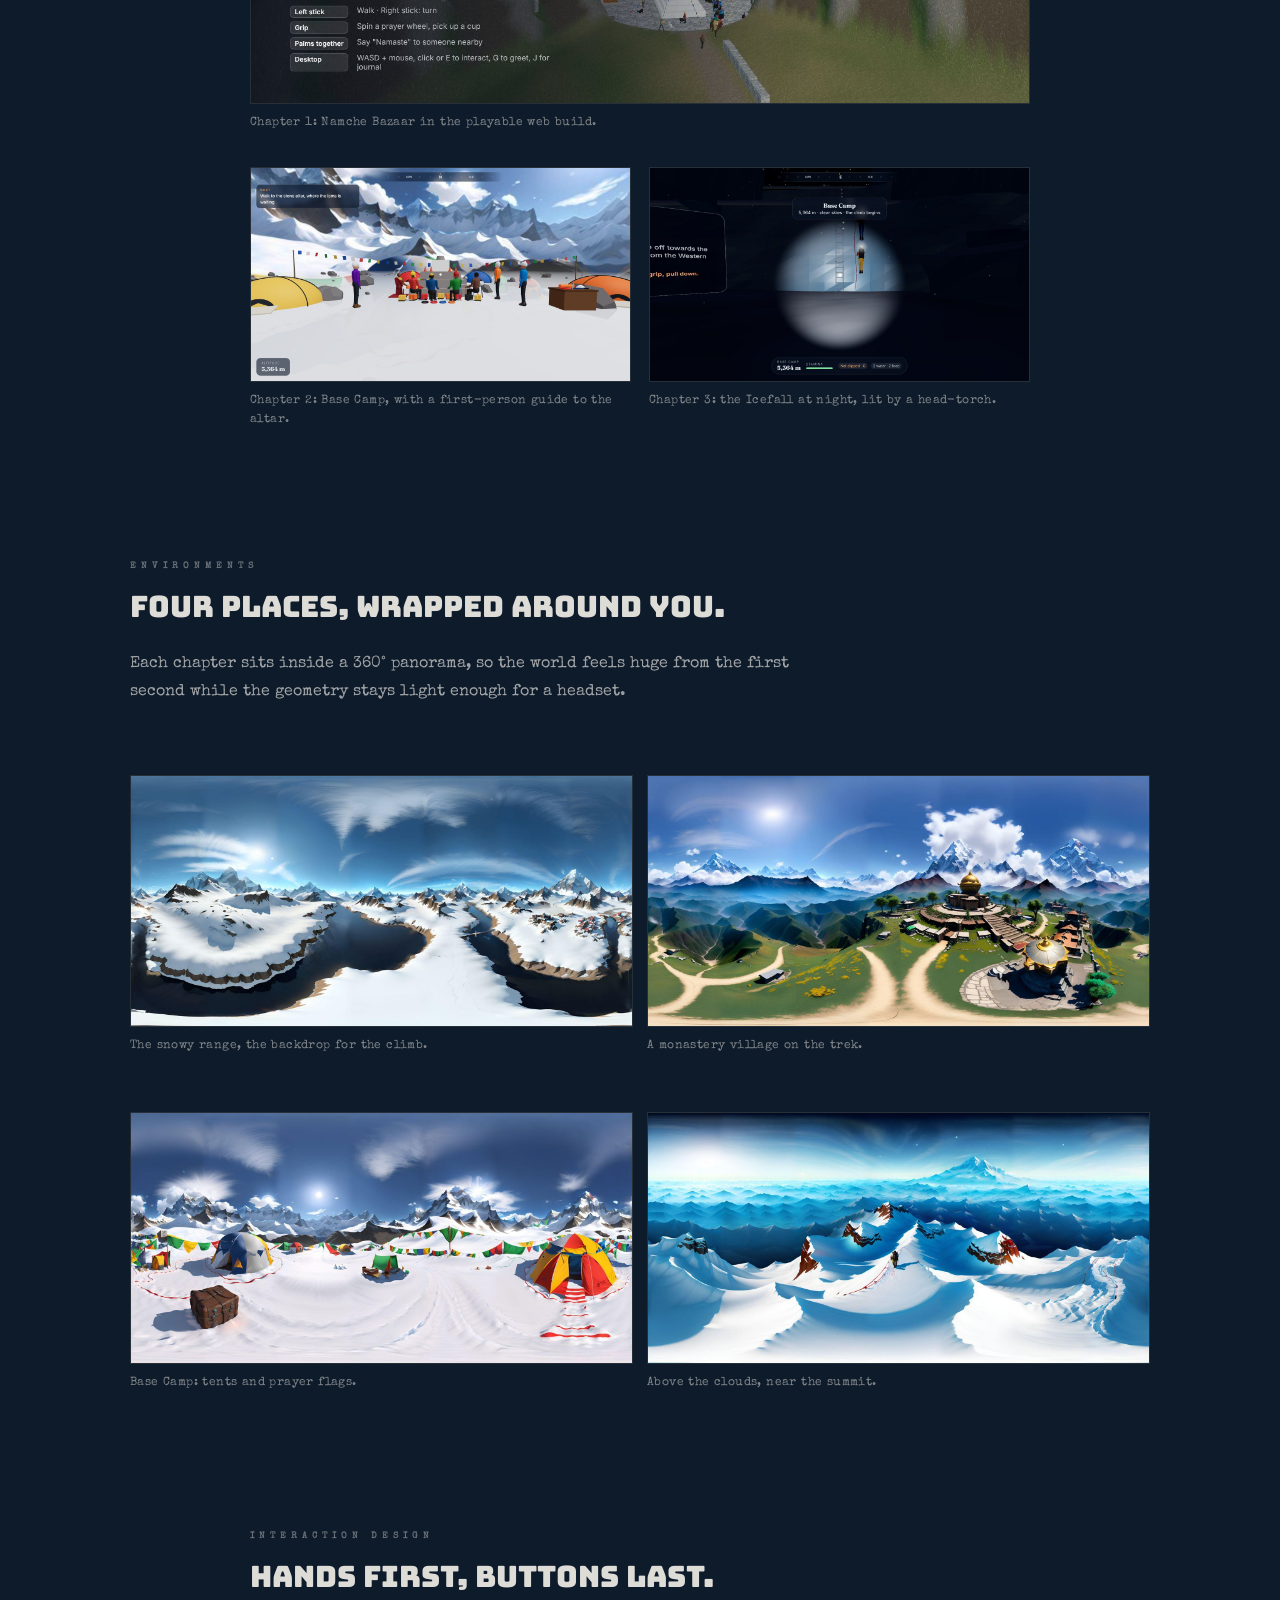
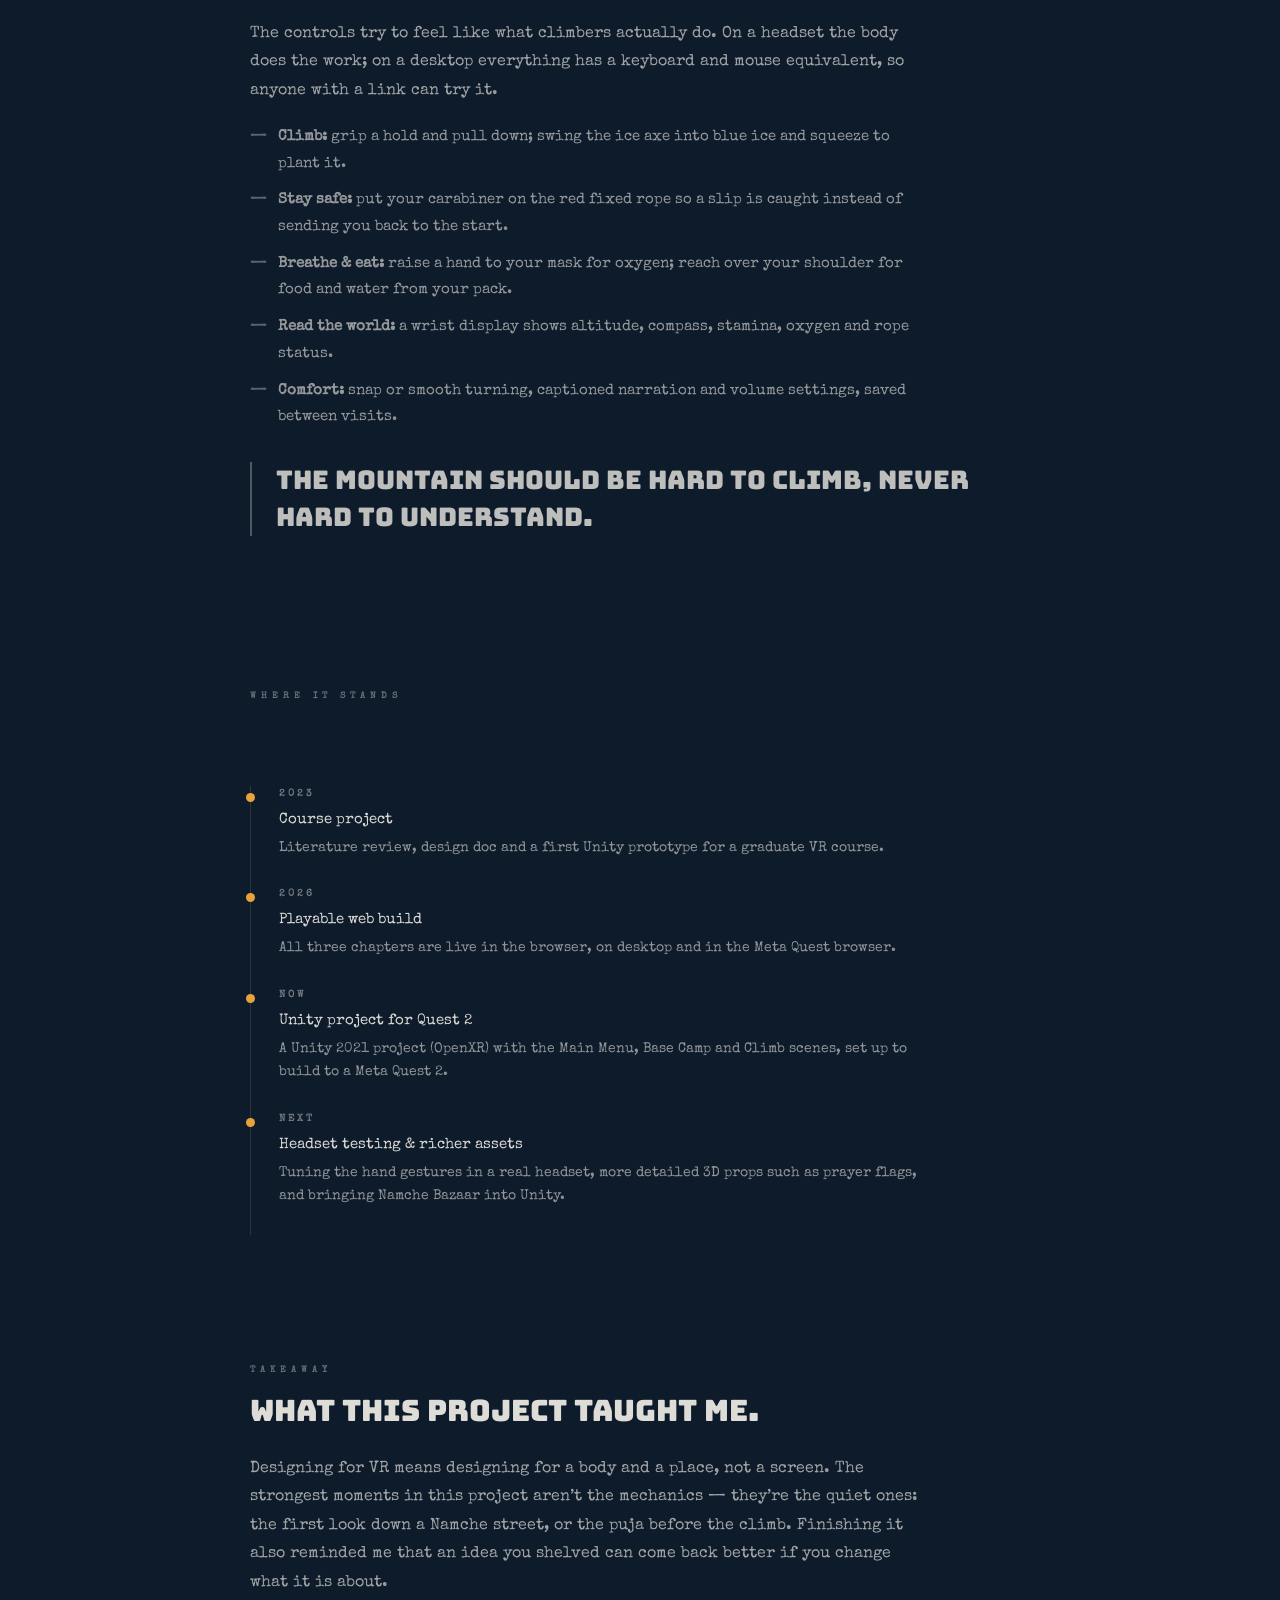
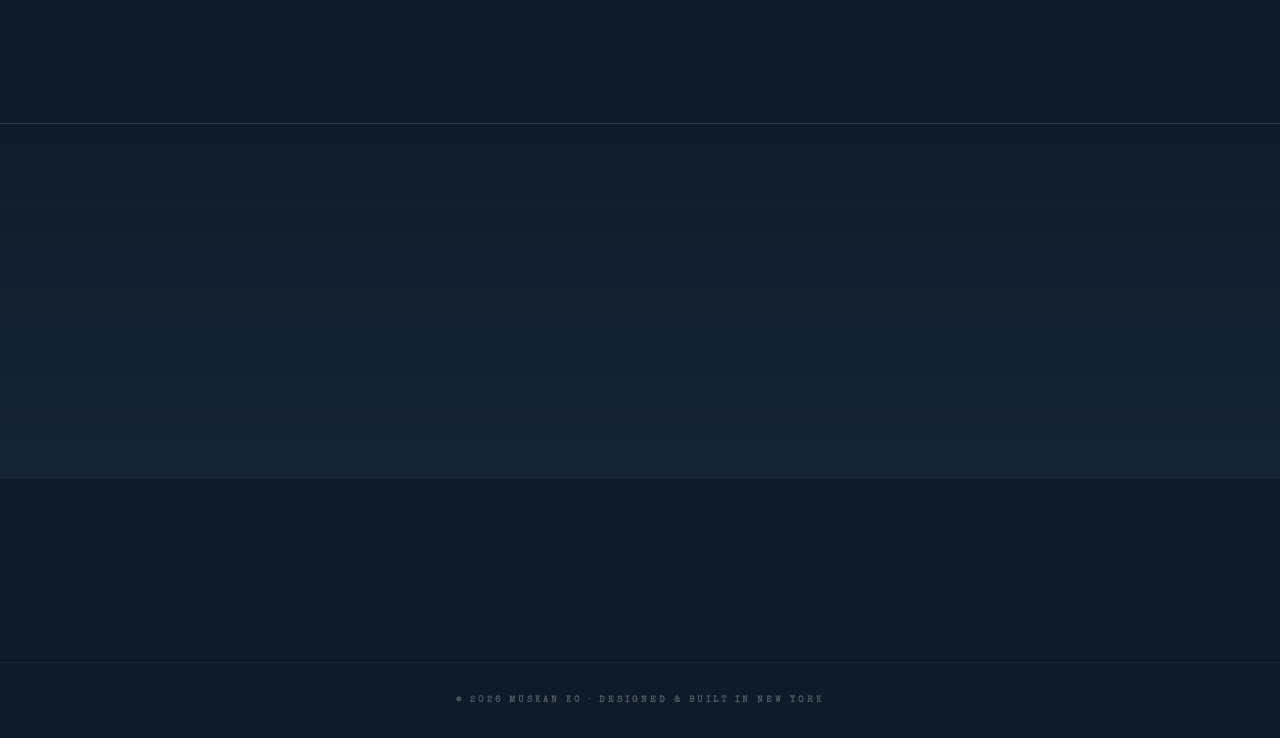
==== commit 7f4cc850: "Climbing Everest: animate new sections on scroll like the rest Co-Authored-By: Claude Sonnet 5.5 <no" ====
--- a/climbing-everest.html
+++ b/climbing-everest.html
@@ -536,7 +536,7 @@
 (function(){
   [].forEach.call(document.querySelectorAll('.hero>*'), function(el, i){ el.style.setProperty('--i', i); });
   if(!('IntersectionObserver' in window)) return;
-  var els = [].slice.call(document.querySelectorAll('.step,.cs-h,.cs-p,.cs-pull,.cs-list,.tcg-card,.ba-col,.changed-item,.blend-video,.cta-section>*,.project-nav,.flyer-slot,.wall-section .cs-num')).filter(function(el){ return !el.closest('.cm-rv') || el.classList.contains('cm-rv'); });
+  var els = [].slice.call(document.querySelectorAll('.step,.cs-h,.cs-p,.cs-pull,.cs-list,.tcg-card,.ba-col,.changed-item,.blend-video,.cta-section>*,.project-nav,.flyer-slot,.wall-section .cs-num,.ev-fig,.ev-card,.ev-stats,.ev-time li,.ev-actions,.ev-note,.ev-play>*')).filter(function(el){ return !el.closest('.cm-rv') || el.classList.contains('cm-rv'); });
   var io = new IntersectionObserver(function(es){ es.forEach(function(e){ if(e.isIntersecting){ e.target.classList.add('cm-in'); io.unobserve(e.target); } }); }, { threshold:.1, rootMargin:'0px 0px -6% 0px' });
   var last = null, n = 0;
   els.forEach(function(el){ if(el.parentNode !== last){ last = el.parentNode; n = 0; } el.classList.add('cm-rv'); el.style.setProperty('--i', Math.min(n++, 4)); io.observe(el); });
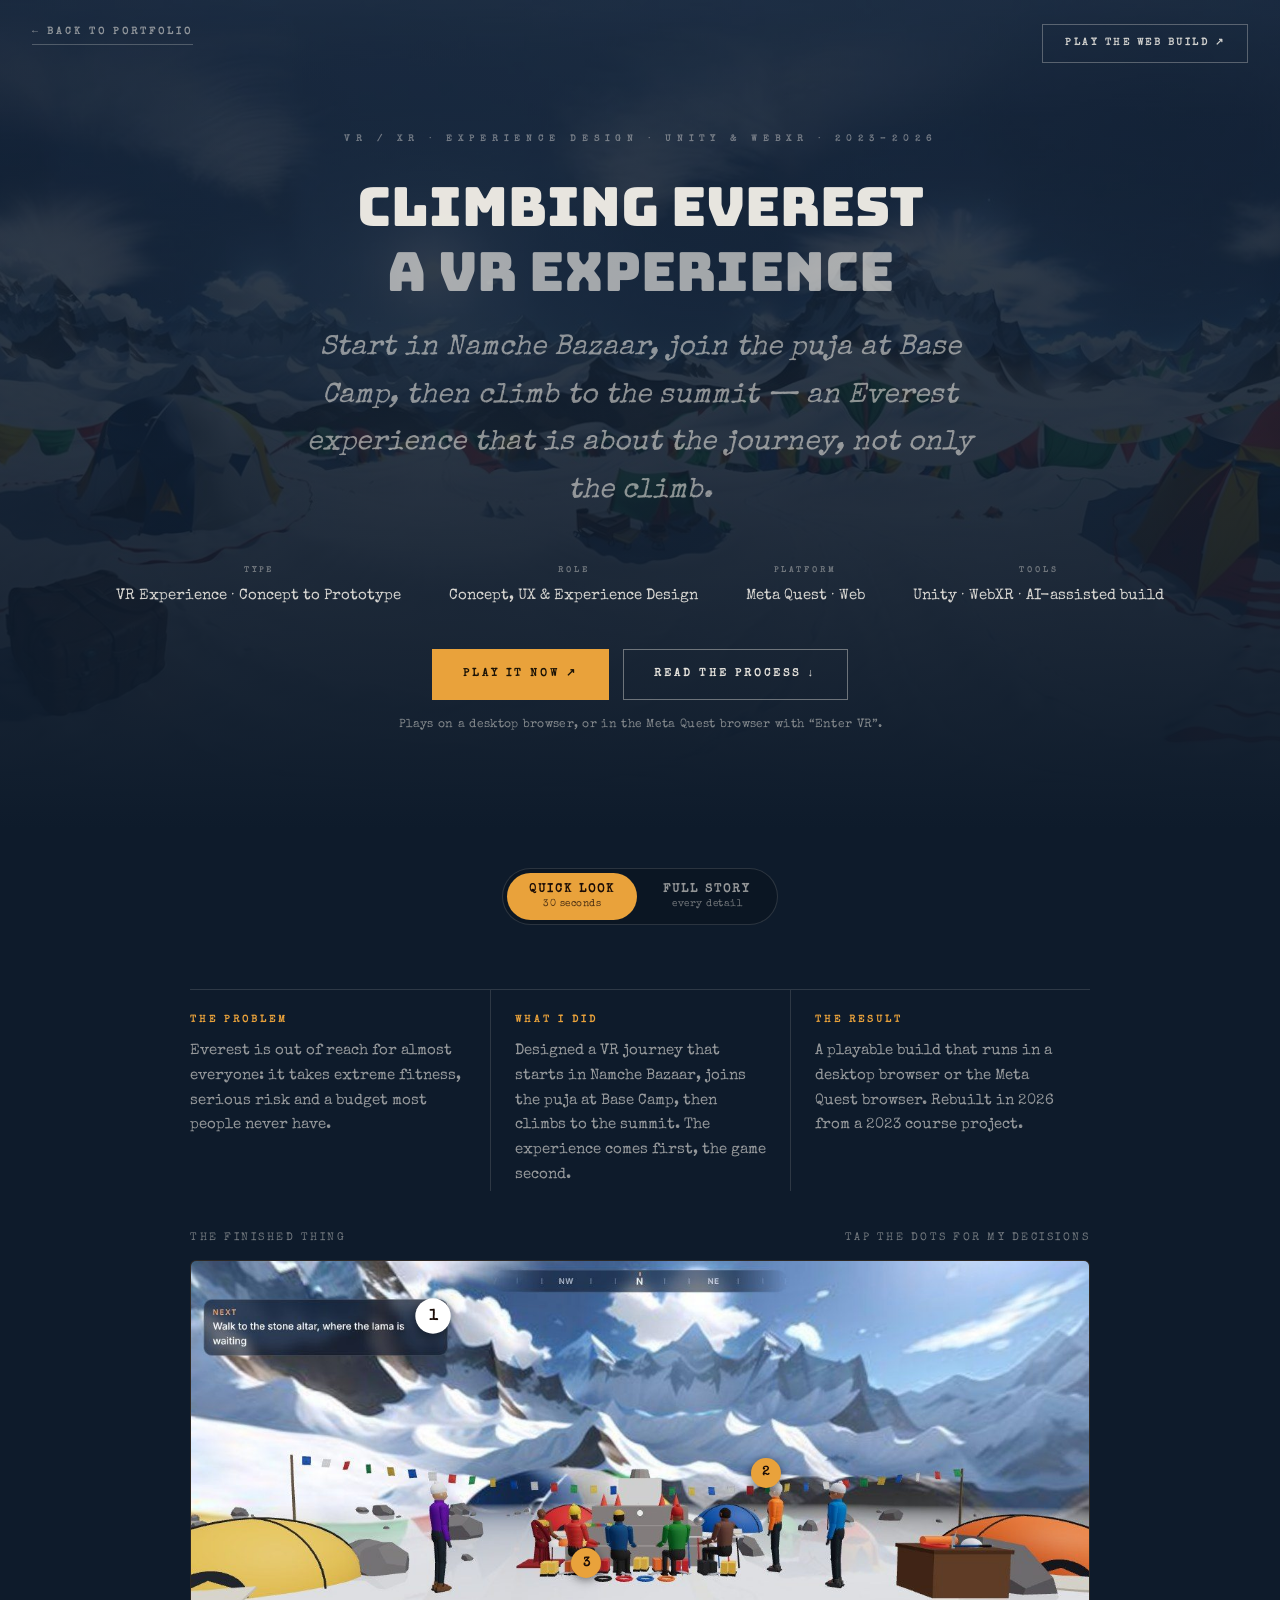
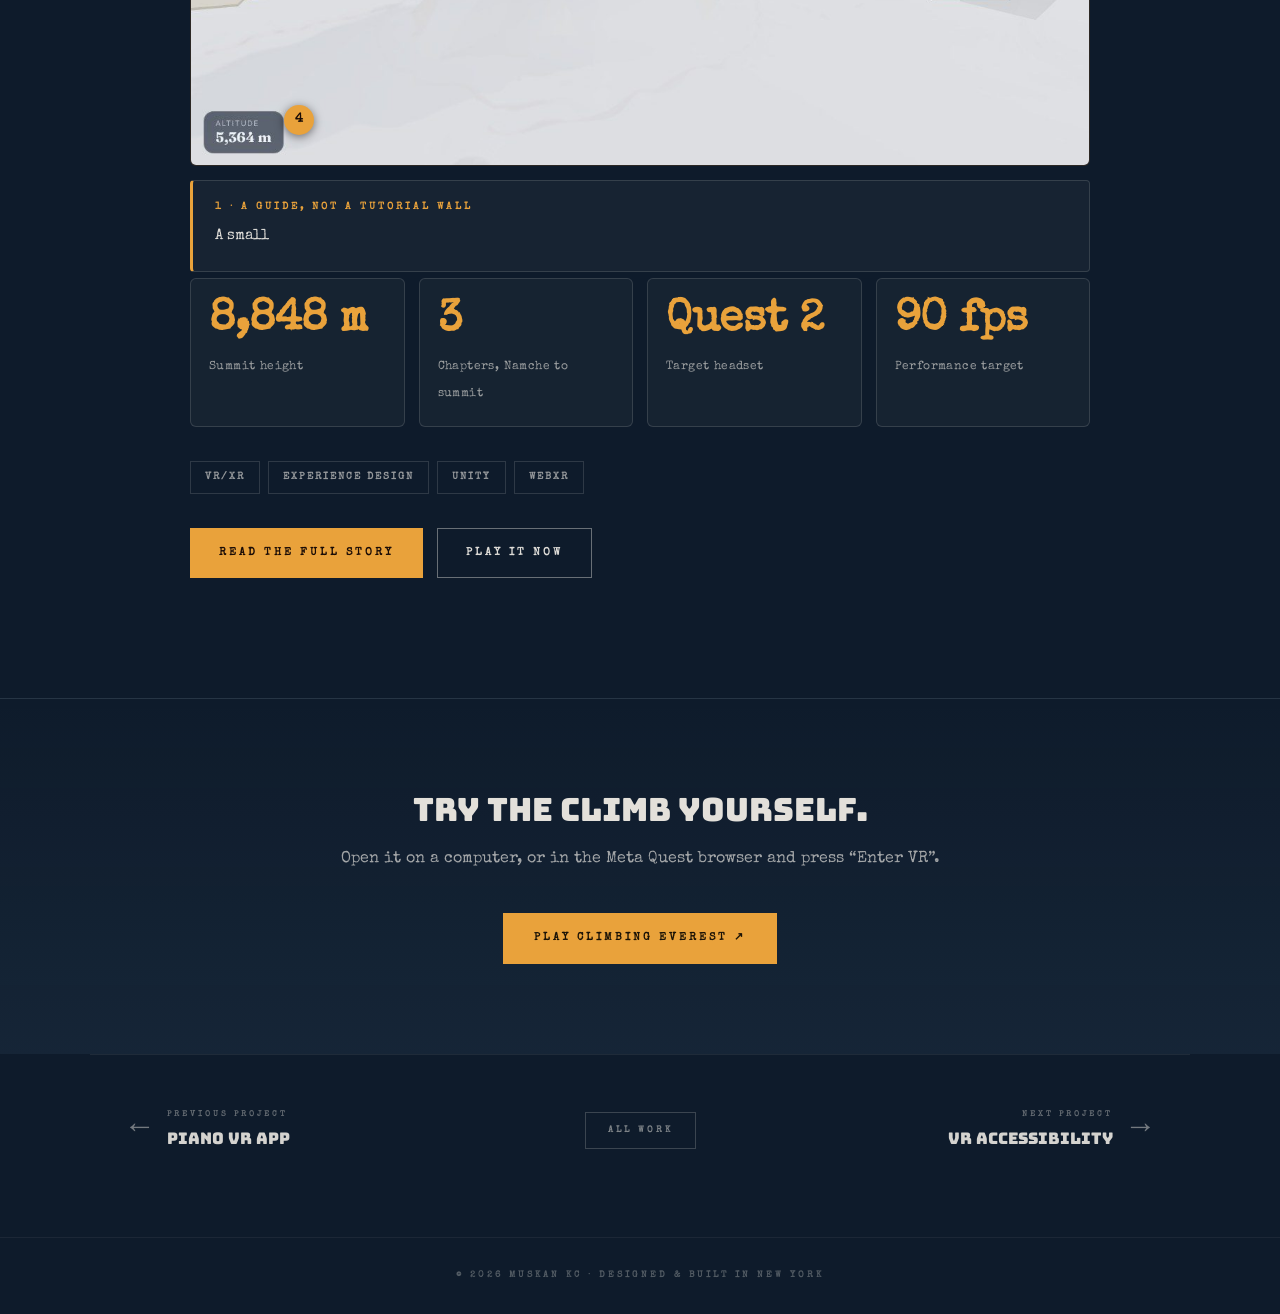
==== commit 1aaf9843: "Quick look / Full story on every project; reorder work compilation (Clients, VR/AR, Graphics, Resear" ====
--- a/climbing-everest.html
+++ b/climbing-everest.html
@@ -384,7 +384,9 @@
   p,li,td,th,figcaption{font-size:max(12.5px,1em)}
   .nav-back,.nav-visit{position:absolute !important;background:rgba(0,0,0,.6) !important;-webkit-backdrop-filter:blur(8px);backdrop-filter:blur(8px)}
 }
-</style></head>
+</style><link rel="stylesheet" href="quicklook.css">
+<style>:root{--ql-acc:#e9a23b}</style>
+</head>
 <body>
 
 <a href="/" class="nav-back">&larr; Back to portfolio</a>
@@ -406,6 +408,16 @@
   </div>
   <p class="ev-note">Plays on a desktop browser, or in the Meta Quest browser with &ldquo;Enter VR&rdquo;.</p>
 </section>
+<div class="ql-switch-wrap" style="text-align:center;padding:0 20px"><div class="ql-switch" role="group" aria-label="How do you want to read this project?">
+  <button type="button" data-mode="quick" aria-pressed="true"><b>Quick look</b><span>30 seconds</span></button>
+  <button type="button" data-mode="full" aria-pressed="false"><b>Full story</b><span>every detail</span></button>
+</div></div>
+<section class="cs ql">
+  <div class="ql-facts"><div><div class="k">The problem</div><p>Everest is out of reach for almost everyone: it takes extreme fitness, serious risk and a budget most people never have.</p></div><div><div class="k">What I did</div><p>Designed a VR journey that starts in Namche Bazaar, joins the puja at Base Camp, then climbs to the summit. The experience comes first, the game second.</p></div><div><div class="k">The result</div><p>A playable build that runs in a desktop browser or the Meta Quest browser. Rebuilt in 2026 from a 2023 course project.</p></div></div><div class="ql-hint"><span>The finished thing</span><span>Tap the dots for my decisions</span></div>
+  <div class="ql-ba shot" style="--ar:1280/720;--mw:100%"><img src="everest/web-basecamp.jpg" alt="The Base Camp scene in the web build" loading="lazy" draggable="false"><button type="button" class="ql-dot" style="left:27%;top:11%" data-t="A guide, not a tutorial wall" data-d="A small "Next" card tells you where to walk. It is the only instruction on screen.">1</button><button type="button" class="ql-dot" style="left:64%;top:42%" data-t="Prayer flags, up close" data-d="The details of Base Camp culture are part of the world, not decoration.">2</button><button type="button" class="ql-dot" style="left:44%;top:60%" data-t="The puja" data-d="Walk to the lama and join the ceremony. The trek comes before the climb.">3</button><button type="button" class="ql-dot" style="left:12%;top:91%" data-t="Altitude as the only HUD" data-d="A single number shows how high you are. Nothing else gets in the way of looking around.">4</button></div>
+  <div class="ql-note"><b></b><p></p></div><div class="ql-stats"><div><b>8,848 m</b><span>Summit height</span></div><div><b>3</b><span>Chapters, Namche to summit</span></div><div><b>Quest 2</b><span>Target headset</span></div><div><b>90 fps</b><span>Performance target</span></div></div><div class="ql-chips"><span>VR/XR</span><span>Experience design</span><span>Unity</span><span>WebXR</span></div><div class="ql-cta"><button type="button" class="solid" data-go-full>Read the full story</button><a href="https://everest-vr-climb.netlify.app/" target="_blank" rel="noopener">Play it now</a></div>
+</section>
+
 
 <section class="cs">
   <div class="cs-eyebrow">Overview</div>
@@ -542,5 +554,6 @@
   els.forEach(function(el){ if(el.parentNode !== last){ last = el.parentNode; n = 0; } el.classList.add('cm-rv'); el.style.setProperty('--i', Math.min(n++, 4)); io.observe(el); });
 })();
 </script>
+<script src="quicklook.js"></script>
 </body>
 </html>
--- a/quicklook.css
+++ b/quicklook.css
@@ -0,0 +1,96 @@
+/* ═══ Quick look / Full story — shared by the case studies ═══
+   Two ways to read a project: a 30-second visual summary, or the whole story.
+   Markup lives in each page; behaviour is in quicklook.js. */
+:root{ --ql-acc:#d9702a; --ql-line:rgba(240,237,230,.14); --ql-ink:rgba(240,237,230,.92); --ql-dim:rgba(240,237,230,.6); }
+
+/* ── the switch ── */
+.ql-switch{ display:inline-flex; gap:4px; margin-top:40px; padding:4px; border:1px solid var(--ql-line); border-radius:999px; background:rgba(0,0,0,.18); }
+.ql-switch button{ appearance:none; border:0; cursor:pointer; background:transparent; color:var(--ql-dim); padding:10px 22px; border-radius:999px; display:flex; flex-direction:column; align-items:center; gap:1px; line-height:1.2; transition:background .25s, color .25s; }
+.ql-switch button b{ font-size:12px; letter-spacing:2px; text-transform:uppercase; font-weight:700; }
+.ql-switch button span{ font-size:10px; letter-spacing:.5px; opacity:.75; }
+.ql-switch button:hover{ color:var(--ql-ink); }
+.ql-switch button[aria-pressed="true"]{ background:var(--ql-acc); color:#1a0c06; }
+.ql-switch button:focus-visible{ outline:2px solid var(--ql-ink); outline-offset:2px; }
+
+/* ── which mode shows what ── */
+body.mode-quick section.cs:not(.ql), body.mode-quick .ql-full{ display:none !important; }
+body.mode-full .ql{ display:none; }
+
+/* ── the quick-look panel ── */
+section.cs.ql, section.ql{ padding:56px 40px 70px; max-width:980px; margin-left:auto; margin-right:auto; box-sizing:border-box; }
+.ql-facts{ display:grid; grid-template-columns:repeat(3,1fr); gap:0; margin:8px 0 38px; border-top:1px solid var(--ql-line); }
+.ql-facts > div{ padding:22px 24px 4px 0; }
+.ql-facts > div + div{ padding-left:24px; border-left:1px solid var(--ql-line); }
+.ql-facts .k{ font-size:10px; font-weight:700; letter-spacing:3px; text-transform:uppercase; color:var(--ql-acc); margin-bottom:10px; }
+.ql-facts p{ font-size:14.5px; line-height:1.7; color:var(--ql-dim); margin:0; }
+
+.ql-hint{ font-size:11px; letter-spacing:2.5px; text-transform:uppercase; color:rgba(240,237,230,.45); margin:0 0 12px; display:flex; justify-content:space-between; gap:12px; flex-wrap:wrap; }
+
+/* ── before / after slider ── */
+.ql-ba{ --p:50%; position:relative; width:100%; aspect-ratio:var(--ar,1500/648); overflow:hidden; border:1px solid var(--ql-line); border-radius:6px; background:#0c0705; cursor:ew-resize; touch-action:pan-y; user-select:none; -webkit-user-select:none; -webkit-tap-highlight-color:transparent; }
+.ql-ba img{ position:absolute; inset:0; width:100%; height:100%; object-fit:cover; display:block; pointer-events:none; -webkit-user-drag:none; }
+.ql-ba .ql-before{ clip-path:inset(0 calc(100% - var(--p)) 0 0); }
+.ql-handle{ position:absolute; top:0; bottom:0; left:var(--p); width:2px; margin-left:-1px; background:rgba(255,255,255,.92); box-shadow:0 0 0 1px rgba(0,0,0,.35); z-index:3; outline:none; }
+.ql-handle::after{ content:'\2194'; position:absolute; top:50%; left:50%; width:38px; height:38px; margin:-19px 0 0 -19px; border-radius:50%; background:#fff; color:#1a0c06; display:grid; place-items:center; font-size:17px; box-shadow:0 4px 16px rgba(0,0,0,.45); }
+.ql-handle:focus-visible::after{ outline:3px solid var(--ql-acc); outline-offset:2px; }
+.ql-tag{ position:absolute; bottom:12px; z-index:2; font-size:10px; font-weight:700; letter-spacing:2.5px; text-transform:uppercase; padding:5px 12px; border-radius:999px; background:rgba(0,0,0,.62); color:#fff; backdrop-filter:blur(4px); -webkit-backdrop-filter:blur(4px); pointer-events:none; }
+.ql-tag.b{ left:12px; } .ql-tag.a{ right:12px; background:var(--ql-acc); color:#1a0c06; }
+
+/* ── the annotation dots ── */
+.ql-dot{ position:absolute; z-index:4; width:30px; height:30px; margin:-15px 0 0 -15px; padding:0; border:0; border-radius:50%; background:var(--ql-acc); color:#1a0c06; font-size:13px; font-weight:800; cursor:pointer; display:grid; place-items:center; box-shadow:0 2px 10px rgba(0,0,0,.5); transition:opacity .25s, transform .25s; }
+.ql-dot::before{ content:''; position:absolute; inset:-6px; border-radius:50%; border:2px solid var(--ql-acc); opacity:0; animation:qlPulse 2.4s ease-out infinite; }
+.ql-dot::after{ content:''; position:absolute; inset:-8px; }                 /* bigger tap target */
+.ql-dot.on{ transform:scale(1.18); background:#fff; }
+.ql-dot.on::before{ border-color:#fff; }
+.ql-dot.hid{ opacity:0; pointer-events:none; }
+.ql-dot:focus-visible{ outline:3px solid #fff; outline-offset:3px; }
+@keyframes qlPulse{ 0%{ transform:scale(.7); opacity:.8 } 100%{ transform:scale(1.5); opacity:0 } }
+
+.ql-note{ margin-top:14px; padding:18px 22px; min-height:92px; border:1px solid var(--ql-line); border-left:3px solid var(--ql-acc); border-radius:4px; background:rgba(240,237,230,.04); }
+.ql-note b{ display:block; font-size:10px; letter-spacing:3px; text-transform:uppercase; color:var(--ql-acc); margin-bottom:8px; }
+.ql-note p{ font-size:15px; line-height:1.65; color:var(--ql-ink); margin:0; }
+.ql-note.swap p,.ql-note.swap b{ animation:qlSwap .35s ease both; }
+@keyframes qlSwap{ from{ opacity:0; transform:translateY(6px) } }
+
+.ql-chips{ display:flex; flex-wrap:wrap; gap:8px; margin:30px 0 4px; }
+.ql-chips span{ font-size:10px; font-weight:700; letter-spacing:2px; text-transform:uppercase; border:1px solid var(--ql-line); padding:7px 14px; color:var(--ql-dim); }
+.ql-cta{ display:flex; flex-wrap:wrap; gap:14px; margin-top:34px; }
+.ql-cta a,.ql-cta button{ appearance:none; cursor:pointer; background:transparent; font:inherit; font-size:11px; font-weight:700; letter-spacing:3px; text-transform:uppercase; color:var(--ql-ink); border:1.5px solid rgba(240,237,230,.4); padding:15px 28px; transition:all .25s; }
+.ql-cta a:hover,.ql-cta button:hover{ border-color:#fff; background:rgba(240,237,230,.08); }
+.ql-cta .solid{ background:var(--ql-acc); border-color:var(--ql-acc); color:#1a0c06; }
+.ql-cta .solid:hover{ background:#eb8341; border-color:#eb8341; }
+
+/* ── phones ── */
+@media (max-width:760px){
+  .ql-switch{ width:100%; max-width:360px; margin-top:32px; }
+  .ql-switch button{ flex:1; padding:10px 8px; }
+  section.cs.ql, section.ql{ padding:36px 24px 56px; }
+  .ql-facts{ grid-template-columns:1fr; margin-bottom:28px; }
+  .ql-facts > div, .ql-facts > div + div{ padding:18px 0 6px; border-left:0; }
+  .ql-facts > div + div{ border-top:1px solid var(--ql-line); }
+  .ql-hint{ font-size:10px; letter-spacing:1.5px; }
+  .ql-tag{ bottom:8px; font-size:9px; padding:4px 9px; letter-spacing:1.5px; }
+  .ql-tag.b{ left:8px; } .ql-tag.a{ right:8px; }
+  .ql-handle::after{ width:34px; height:34px; margin:-17px 0 0 -17px; }
+  .ql-note{ padding:16px 18px; min-height:120px; }
+  .ql-cta{ flex-direction:column; } .ql-cta a,.ql-cta button{ text-align:center; }
+}
+@media (prefers-reduced-motion:reduce){ .ql-dot::before{ animation:none } .ql-note.swap p,.ql-note.swap b{ animation:none } }
+
+/* ── single annotated screenshot (no slider) ── */
+.ql-ba.shot{ cursor:default; touch-action:auto; max-width:var(--mw,100%); margin-left:auto; margin-right:auto; }
+.ql-ba.shot img{ position:absolute; }
+.ql-ba.shot .ql-tag.a{ right:auto; left:12px; }
+
+/* ── big numbers ── */
+.ql-stats{ display:grid; grid-template-columns:repeat(auto-fit,minmax(150px,1fr)); gap:14px; margin:6px 0 34px; }
+.ql-stats > div{ border:1px solid var(--ql-line); border-radius:6px; padding:20px 18px 18px; background:rgba(240,237,230,.035); }
+.ql-stats b{ display:block; font-size:clamp(30px,5vw,44px); line-height:1; color:var(--ql-acc); font-weight:800; margin-bottom:10px; letter-spacing:-.5px; }
+.ql-stats span{ font-size:12px; letter-spacing:.4px; line-height:1.5; color:var(--ql-dim); }
+
+/* ── small gallery of real work ── */
+.ql-gal{ display:grid; grid-template-columns:repeat(4,1fr); gap:12px; margin:4px 0 30px; }
+.ql-gal figure{ margin:0; }
+.ql-gal img{ width:100%; aspect-ratio:3/4; object-fit:cover; display:block; border-radius:4px; border:1px solid var(--ql-line); }
+.ql-gal figcaption{ font-size:10px; letter-spacing:1.6px; text-transform:uppercase; color:var(--ql-dim); margin-top:8px; line-height:1.4; }
+@media (max-width:760px){ .ql-gal{ grid-template-columns:repeat(2,1fr); } .ql-ba.shot{ max-width:100%; } }
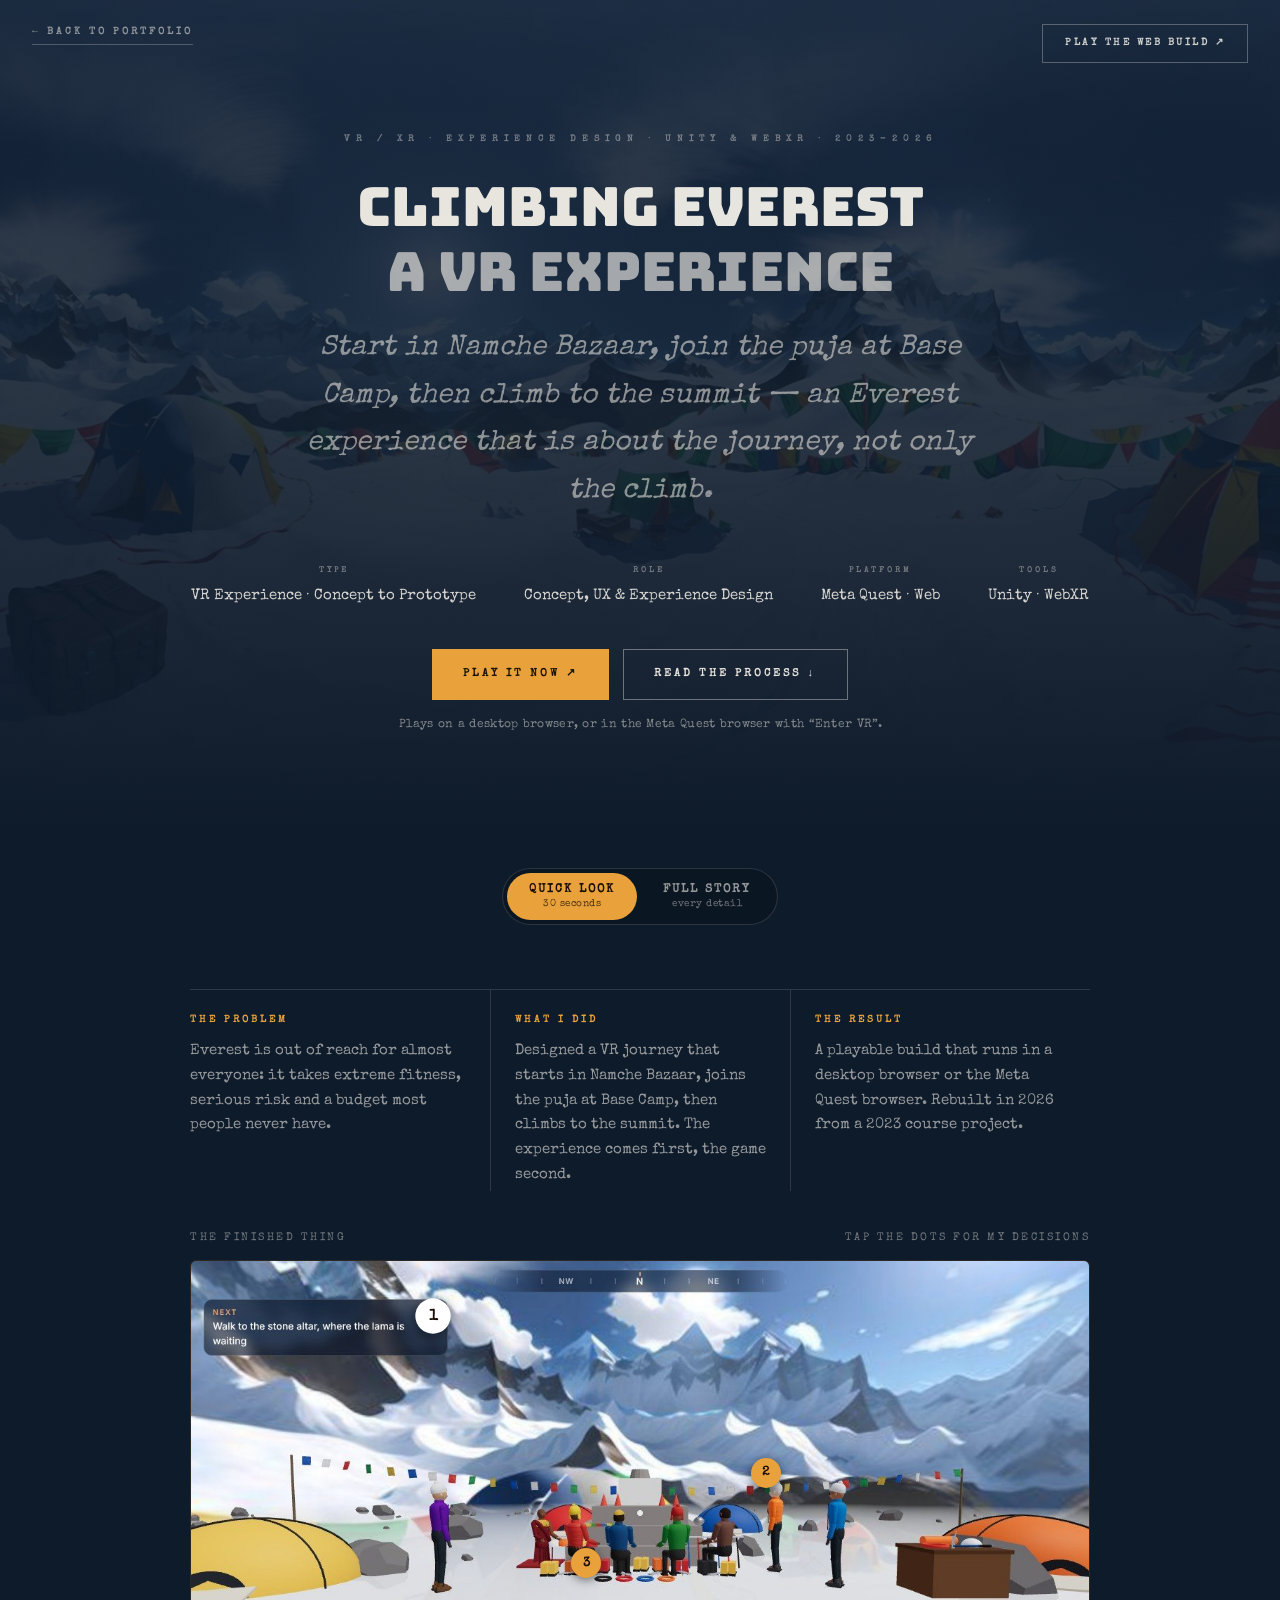
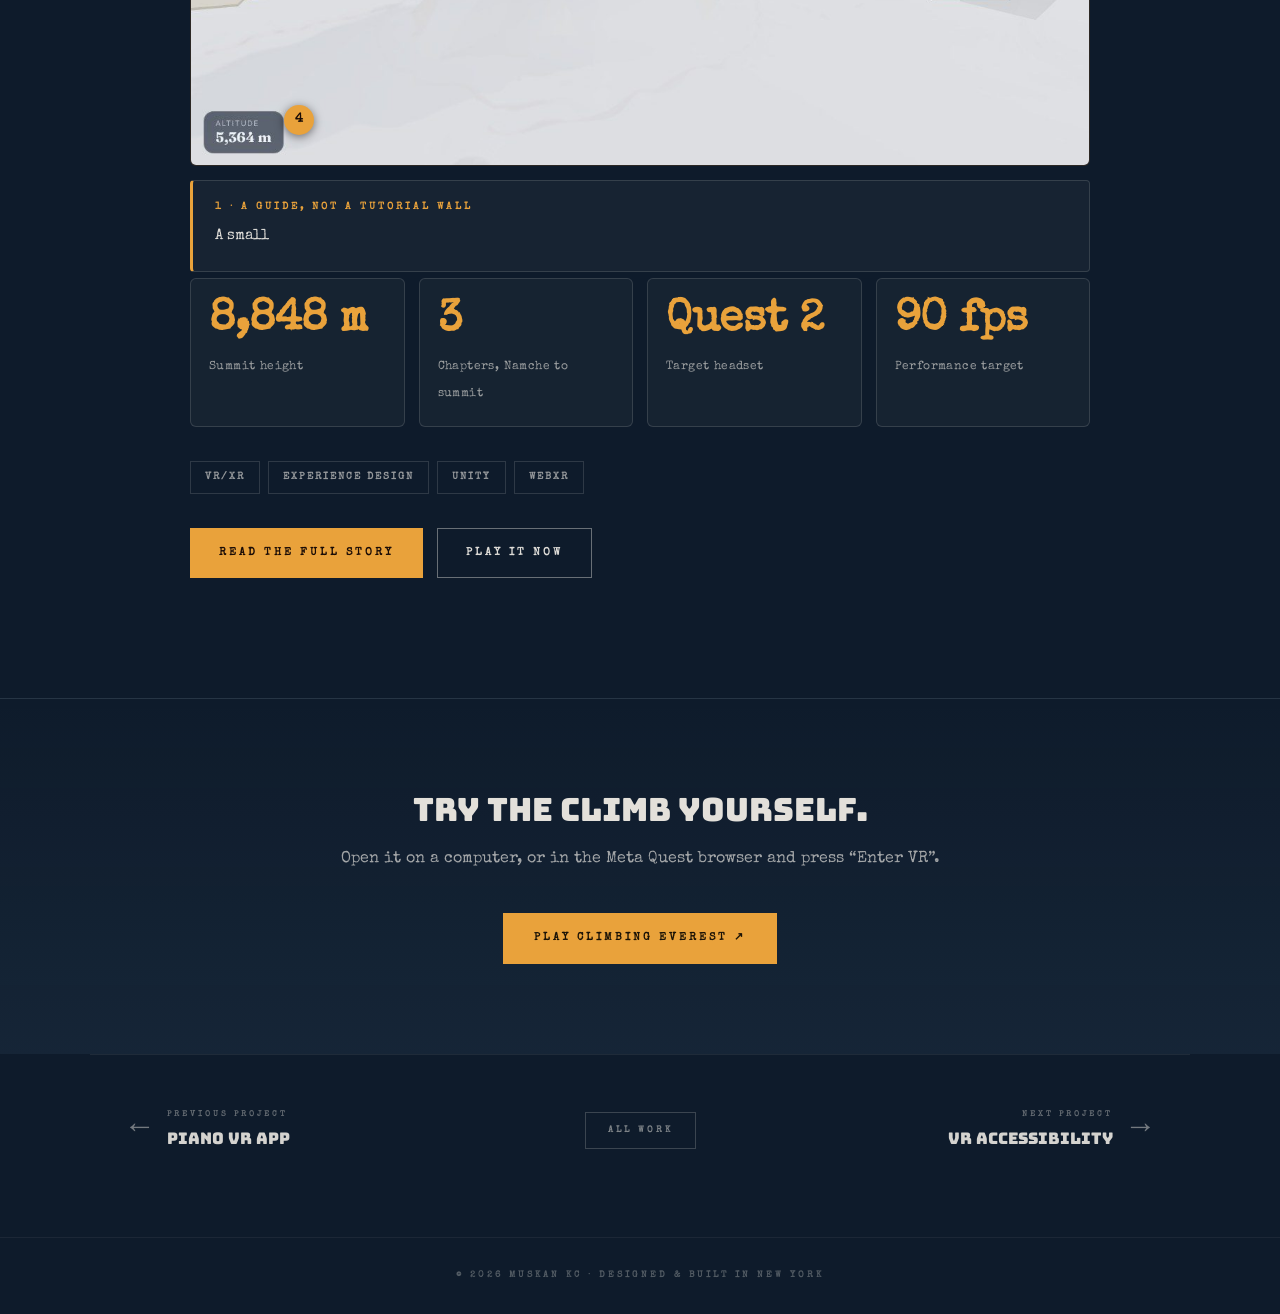
==== commit db0cc380: "Everest: drop 'AI-assisted build' from hero; add note on AI use inside the case study Co-Authored-By" ====
--- a/climbing-everest.html
+++ b/climbing-everest.html
@@ -400,7 +400,7 @@
     <div><div class="hero-meta-l">Type</div><div class="hero-meta-v">VR Experience &middot; Concept to Prototype</div></div>
     <div><div class="hero-meta-l">Role</div><div class="hero-meta-v">Concept, UX &amp; Experience Design</div></div>
     <div><div class="hero-meta-l">Platform</div><div class="hero-meta-v">Meta Quest &middot; Web</div></div>
-    <div><div class="hero-meta-l">Tools</div><div class="hero-meta-v">Unity &middot; WebXR &middot; AI-assisted build</div></div>
+    <div><div class="hero-meta-l">Tools</div><div class="hero-meta-v">Unity &middot; WebXR</div></div>
   </div>
   <div class="ev-actions">
     <a class="ev-btn solid" href="https://everest-vr-climb.netlify.app/" target="_blank" rel="noopener">Play it now &#8599;</a>
@@ -473,6 +473,7 @@
   <div class="cs-eyebrow">The Rebuild</div>
   <h2 class="cs-h">Experience first, game second.</h2>
   <p class="cs-p">When I returned to the project I changed its shape. Instead of dropping the player straight onto the mountain, the experience now follows the real journey in three chapters. I read first-hand accounts from climbers and trekkers (expedition dispatches and trek journals) and used how they describe the place &mdash; the light, the colour, the sounds &mdash; to guide the visuals.</p>
+  <p class="cs-p">A note on how I worked: I used AI assistance to explore and converse through ideas, such as story structure, interaction options and how to build the web version. The concept, the research, the design decisions and the direction are mine.</p>
   <ul class="ev-time">
     <li><div class="y">Chapter 1 &middot; 3,440 m</div><div class="t">Namche Bazaar</div><div class="d">The Sherpa capital of the Khumbu. Walk its stone terraces, spin prayer wheels, pass yaks and porters, and share tea before the trail climbs on. This is where the culture lives.</div></li>
     <li><div class="y">Chapter 2 &middot; 5,364 m</div><div class="t">Base Camp</div><div class="d">A tent city on the glacier. A lama leads the puja &mdash; juniper smoke, rice in the air, prayer flags raised &mdash; then you choose your ice axe, oxygen flow and weather at the gear crate.</div></li>
--- a/quicklook.css
+++ b/quicklook.css
@@ -14,7 +14,7 @@
 
 /* ── which mode shows what ── */
 body.mode-quick section.cs:not(.ql), body.mode-quick .ql-full{ display:none !important; }
-body.mode-full .ql{ display:none; }
+body.mode-full .ql, body.mode-full .ql-quick{ display:none !important; }
 
 /* ── the quick-look panel ── */
 section.cs.ql, section.ql{ padding:56px 40px 70px; max-width:980px; margin-left:auto; margin-right:auto; box-sizing:border-box; }
